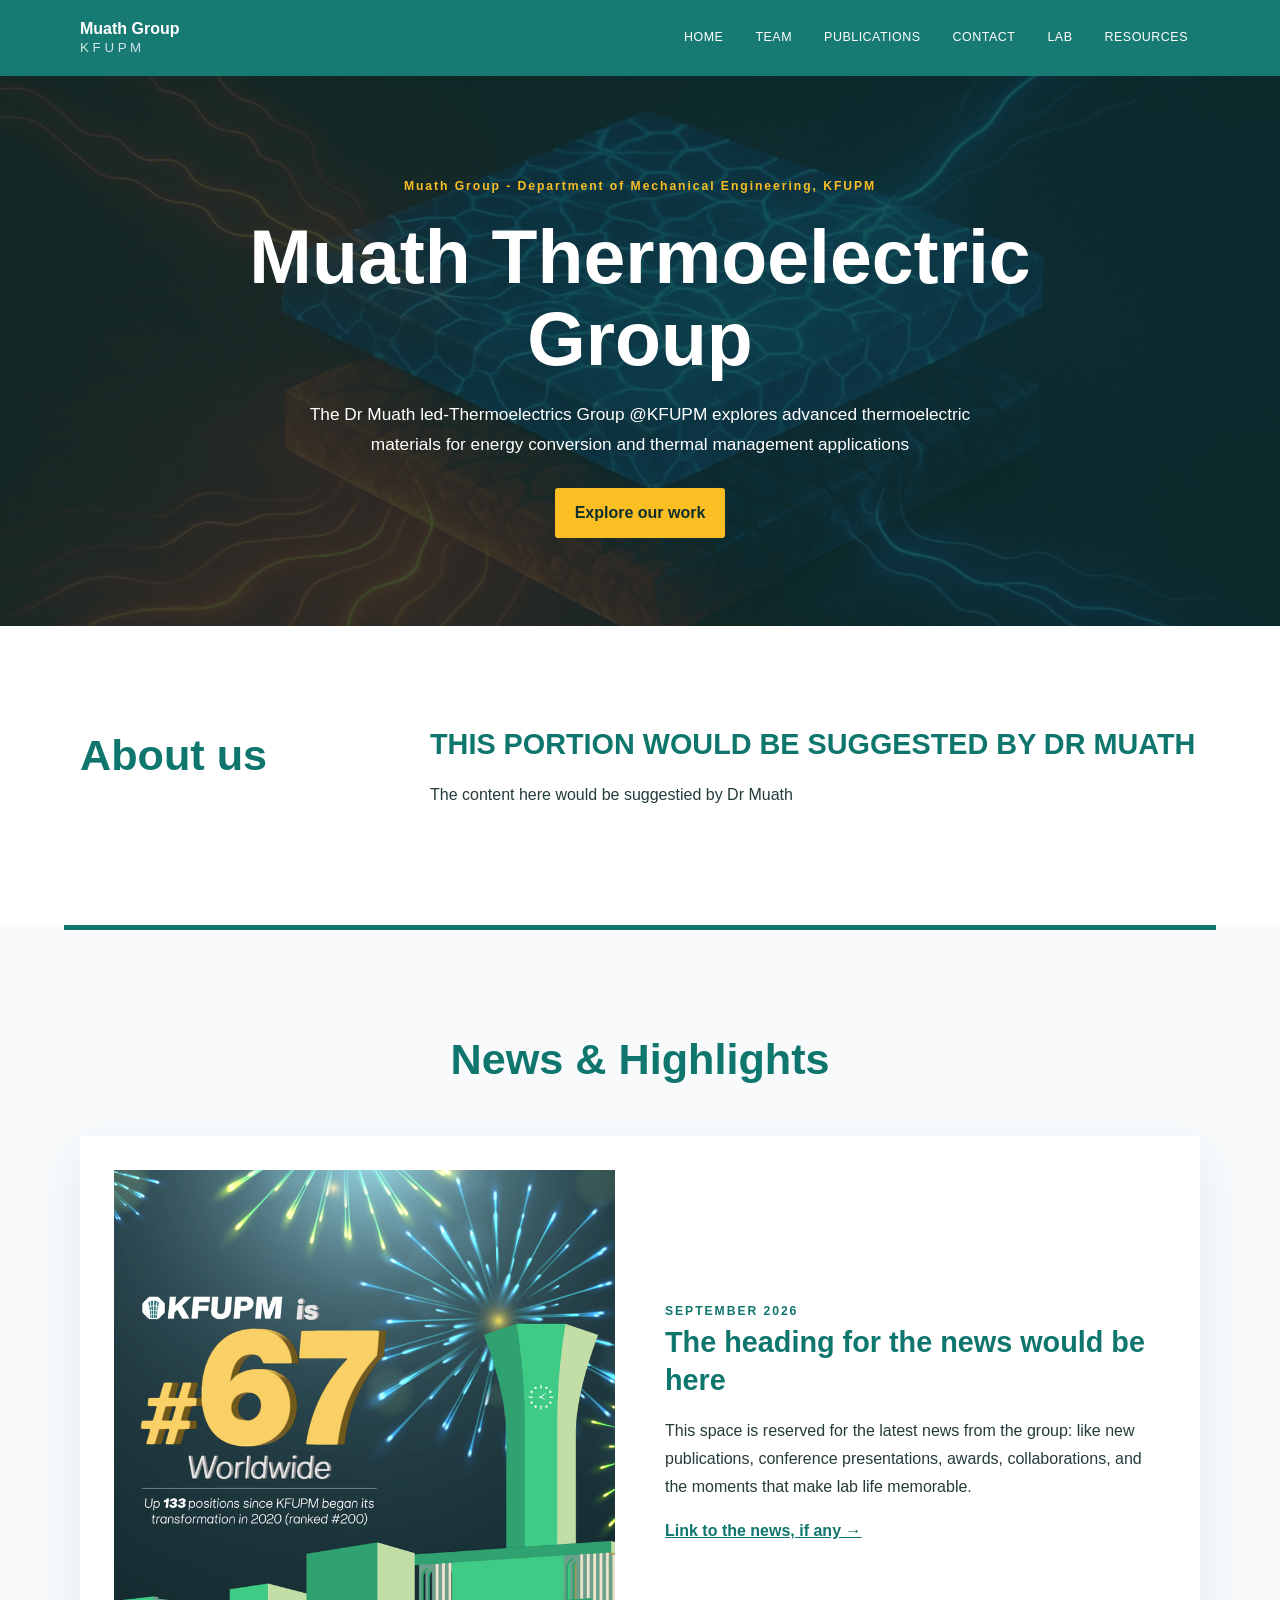
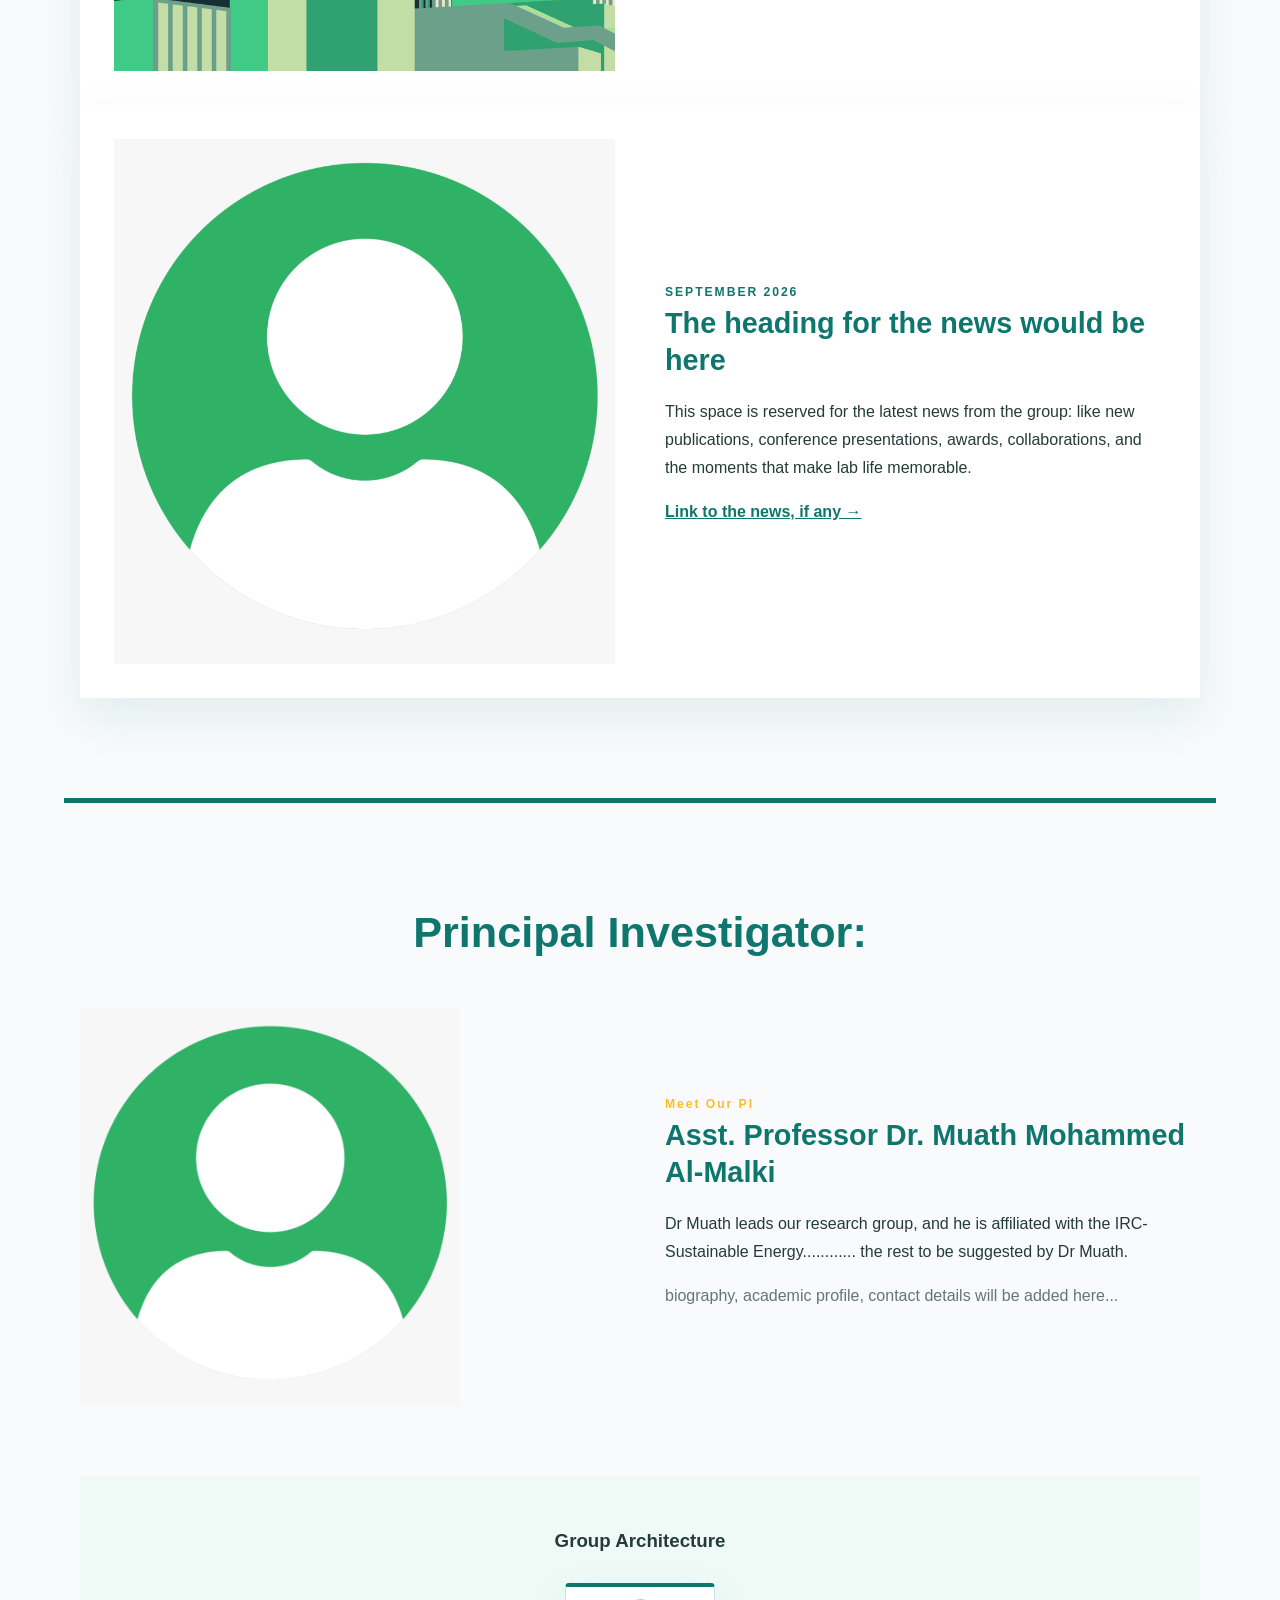
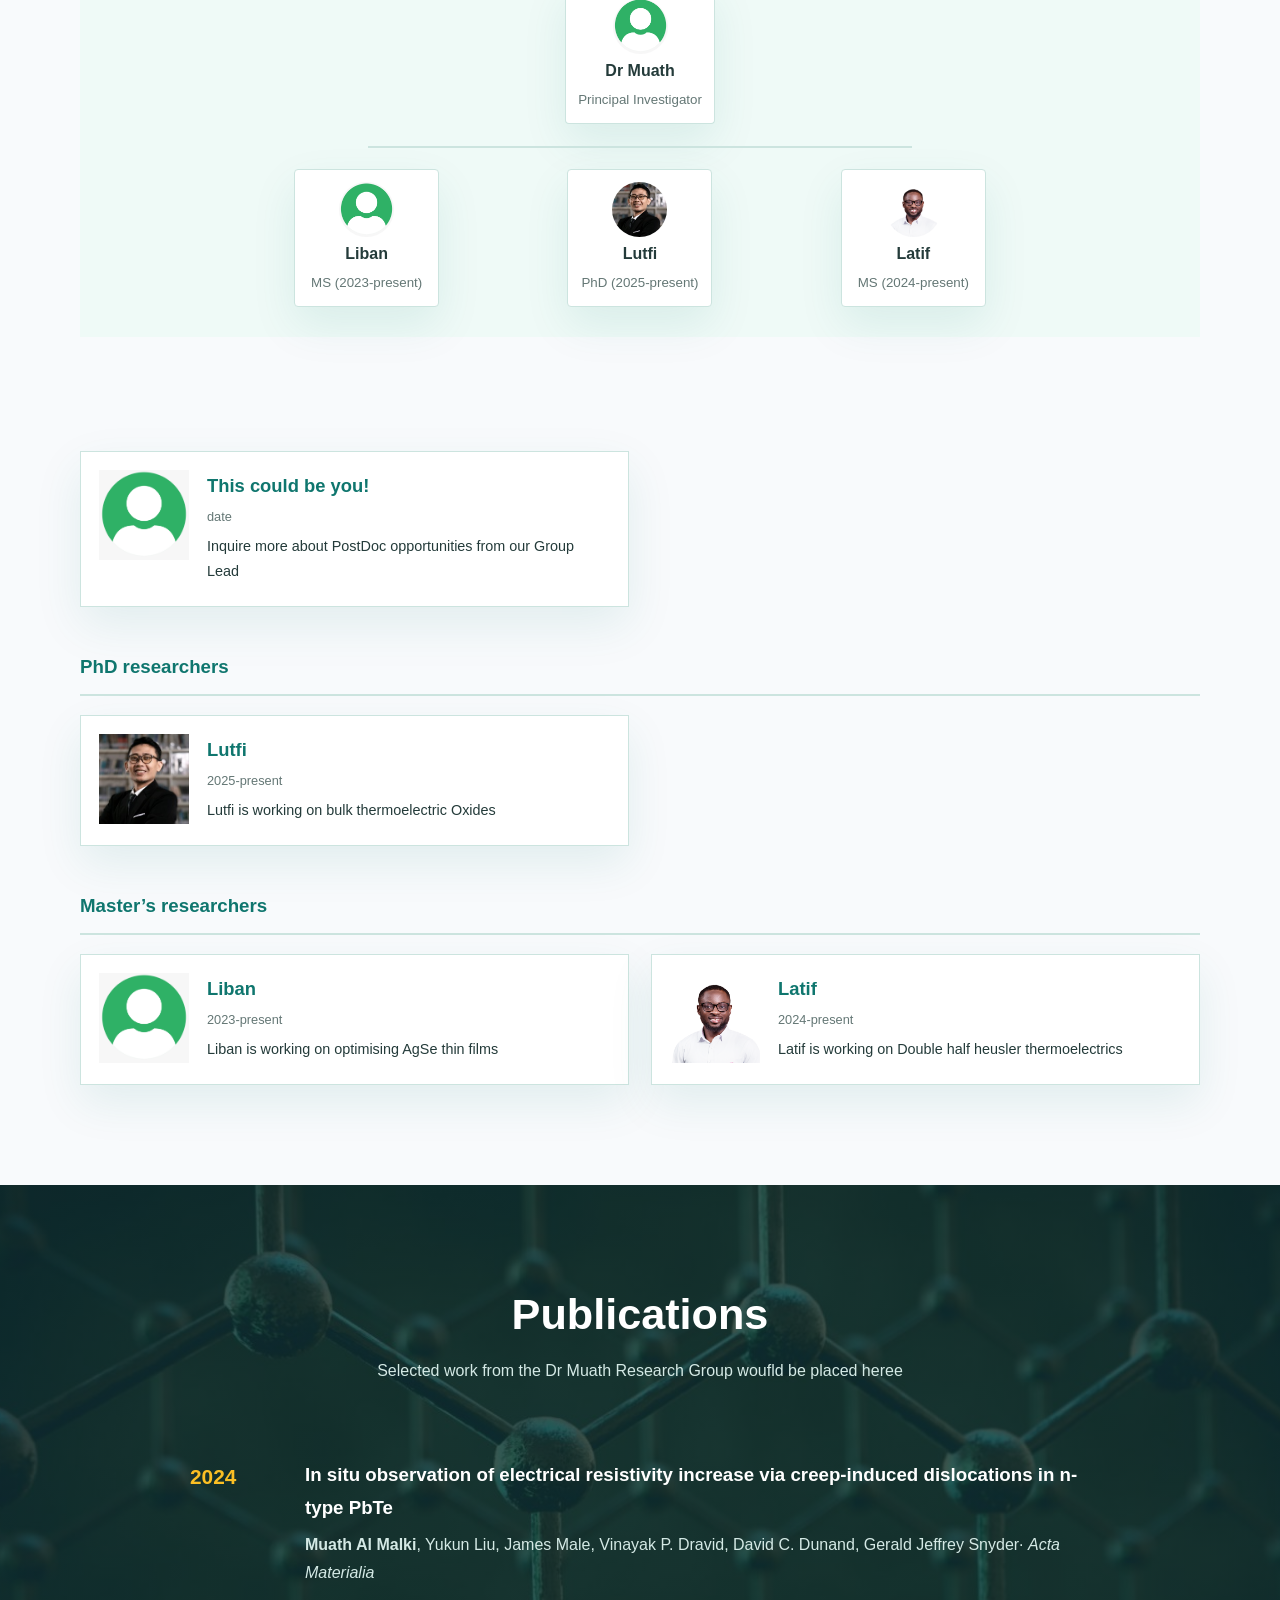
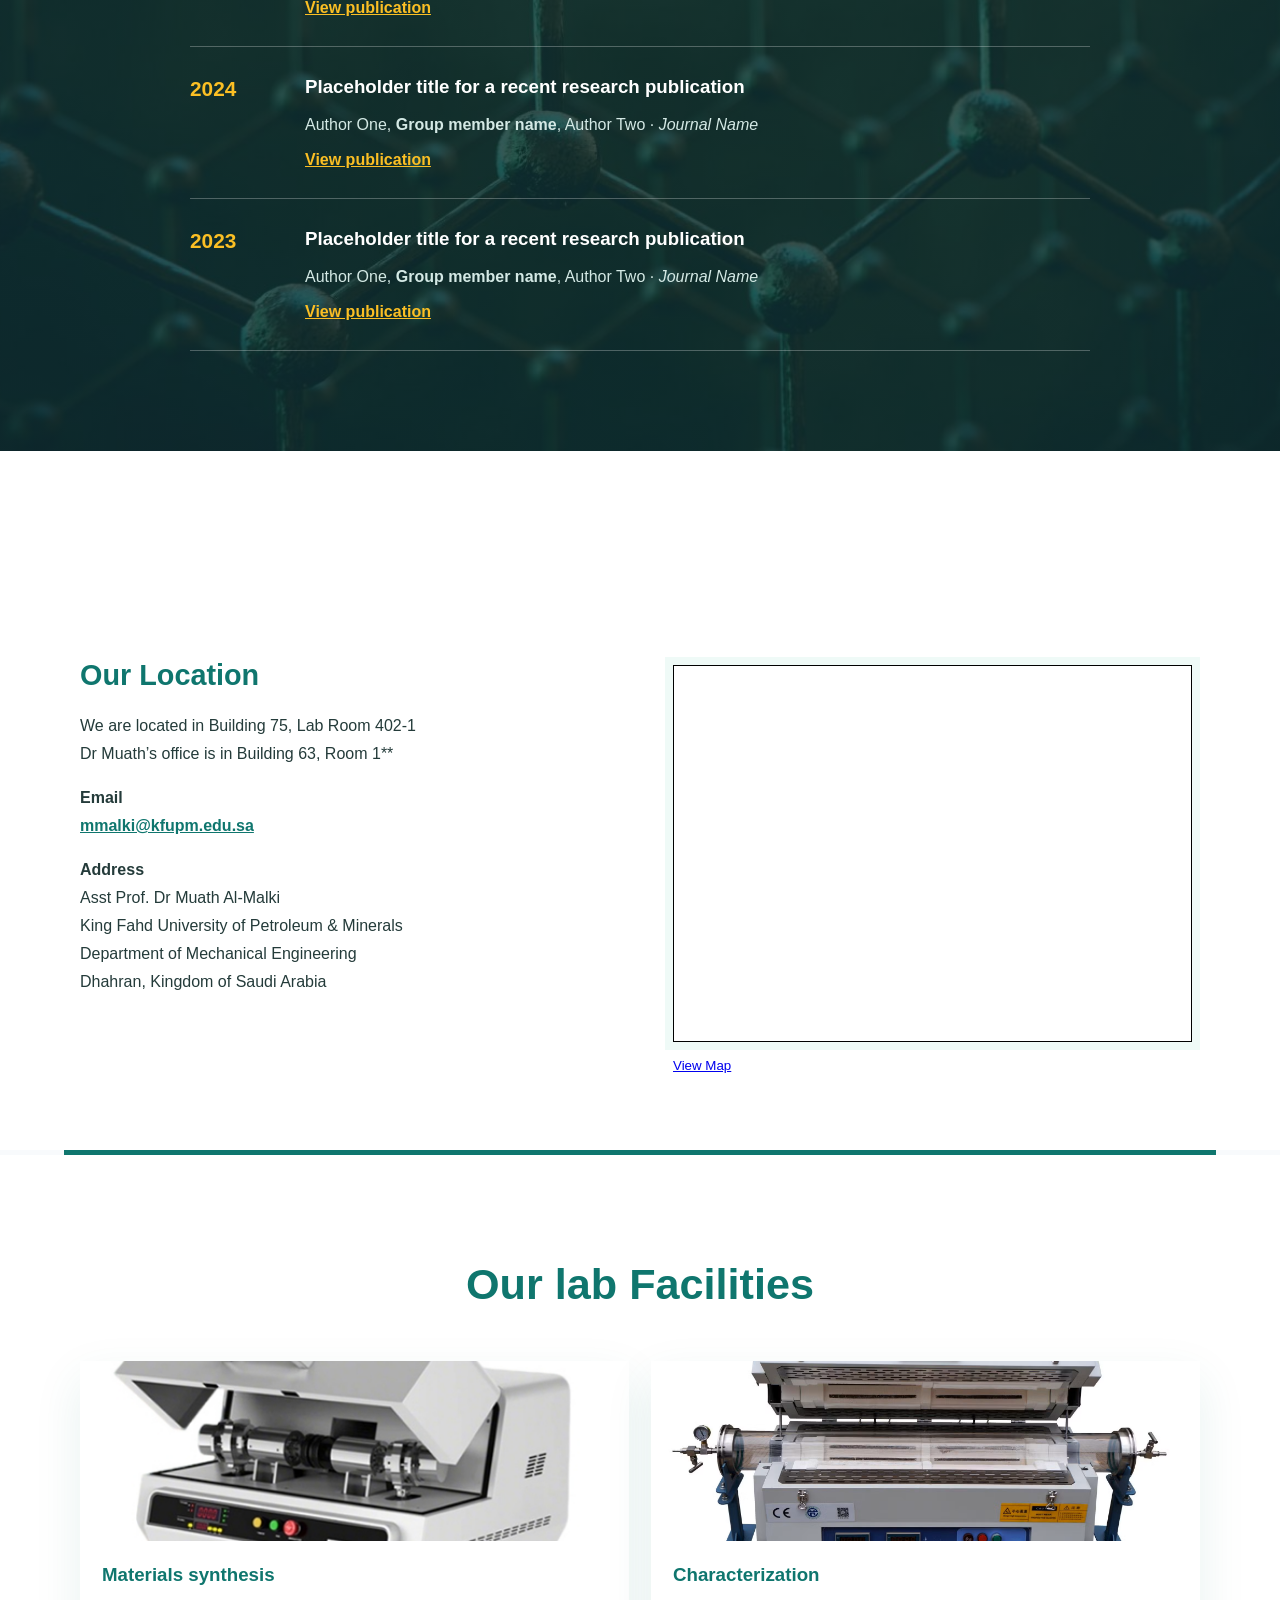
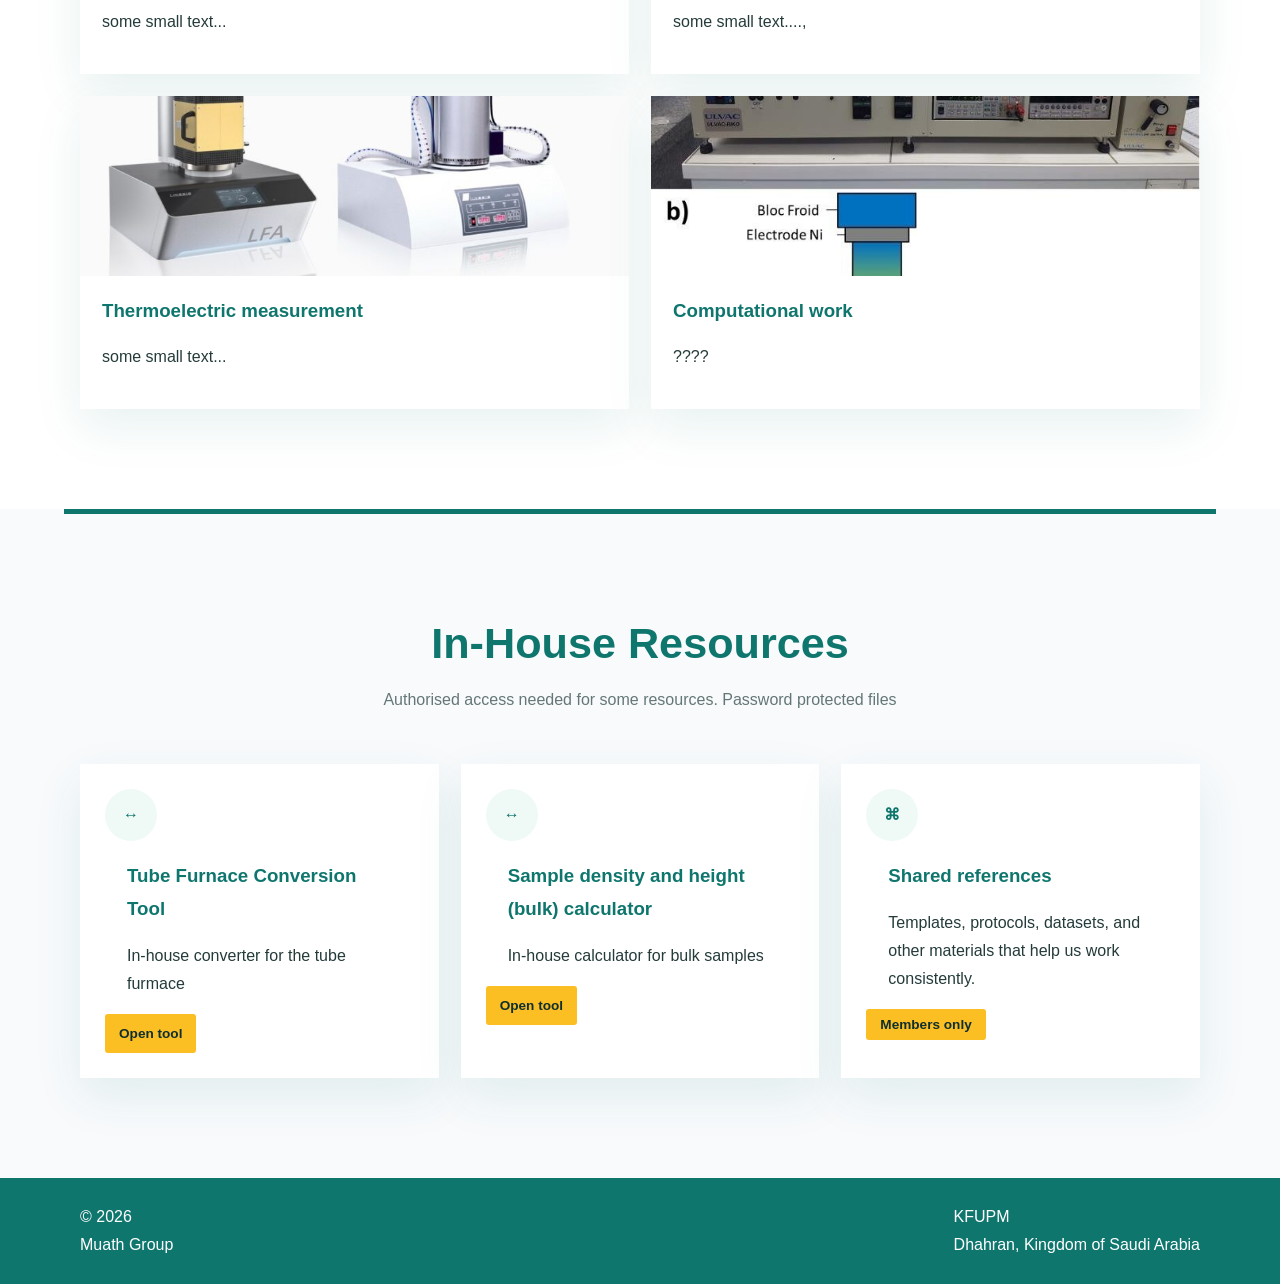
==== index.html @ f0841d50 "Add files via upload" ====
<!doctype html>
<html lang="en">
<head>
  <meta charset="utf-8">
  <meta name="viewport" content="width=device-width, initial-scale=1">
  <meta name="description" content="Dr Muath Research Group — advanced thermoelectric research.">
  <title>Muath Group</title>
  <link rel="stylesheet" href="style.css">
</head>
<body>
  <header class="site-header">
    <nav class="nav container" aria-label="Primary navigation">
      <a class="brand" href="#home"><span>Muath Group<br><small>K F U P M</small></span></a>
      <button class="menu-toggle" aria-label="Open menu" aria-expanded="false">☰</button>
      <div class="nav-links">
        <a href="#home">Home</a><a href="#team">Team</a><a href="#publications">Publications</a>
        <a href="#contact">Contact</a><a href="#lab">Lab</a><a href="#resources">Resources</a>
      </div>
    </nav>
  </header>

  <main>
    <section id="home" class="hero section-bg">
      <div class="hero-content animate-zoom">
        <p class="eyebrow">Muath Group - Department of Mechanical Engineering, KFUPM</p>
        <h1>Muath Thermoelectric Group</h1>
        <p class="lead">The Dr Muath led-Thermoelectrics Group @KFUPM explores advanced thermoelectric materials for energy conversion and thermal management applications</p>
        <a class="button" href="#about">Explore our work</a>
      </div>
    </section>

    <section id="about" class="section about"><div class="container split">
      <div class="section-label animate-left"><h2>About us</h2></div>
      <div class="copy animate-right">
        <h3>THIS PORTION WOULD BE SUGGESTED BY DR MUATH</h3>
        <p>The content here would be suggestied by Dr Muath</p></div>
    </div></section>
    <hr class="section-divider">
    <section class="section highlights">
      <div class="container"><div class="section-heading animate">
        <h2>News &amp; Highlights</h2></div>
        <article class="highlight-card"><div class="image-placeholder animate-left"><img src="KFUPM_rank.png" alt="News highlight placeholder"></div>
          <div class="copy animate-right"><span class="date">SEPTEMBER 2026</span>
            <h3>The heading for the news would be here</h3>
            <p>This space is reserved for the latest news from the group: like new publications, conference presentations, awards, collaborations, and the moments that make lab life memorable.</p>
            <a class="text-link" href="#publications">Link to the news, if any →</a></div></article>
        <article class="highlight-card"><div class="image-placeholder animate-left"><img src="anon.png" alt="News highlight placeholder"></div>
          <div class="copy animate-right"><span class="date">SEPTEMBER 2026</span>
            <h3>The heading for the news would be here</h3>
            <p>This space is reserved for the latest news from the group: like new publications, conference presentations, awards, collaborations, and the moments that make lab life memorable.</p>
            <a class="text-link" href="#publications">Link to the news, if any →</a></div></article>
      
          </div>
      </section>
    <hr class="section-divider">
    <section id="team" class="section team">
      <div class="container"><div class="section-heading animate"><h2>Principal Investigator:</h2></div>
      <div class="profile split"><div class="portrait-placeholder animate-left"><img src="anon.png" alt="Dr Muath portrait placeholder"></div>
      <div class="copy animate-right"><span class="kicker">Meet Our PI</span>
        <h3>Asst. Professor Dr. Muath Mohammed Al-Malki</h3>
        <p>Dr Muath leads our research group, and he is affiliated with the IRC- Sustainable Energy............
          the rest to be suggested by Dr Muath.</p>
          <p class="muted">biography, academic profile, contact details will be added here...</p></div></div>

      <div class="tree-wrap animate-zoom"><h3>Group Architecture</h3>
        <div class="tree"><div class="tree-node root"><img src="anon.png" alt=""><b>Dr Muath</b><small>Principal Investigator</small></div>
        <div class="tree-branch"><div class="tree-node"><img src="anon.png" alt=""><b>Liban</b><small>MS (2023-present)</small></div>
        <div class="tree-node"><img src="Lutfi_PhD.jpg" alt=""><b>Lutfi</b><small>PhD (2025-present)</small></div>
        <div class="tree-node"><img src="h_short.png" alt=""><b>Latif</b><small>MS (2024-present)</small></div></div></div></div>
      <div class="members"><h3 class="rank-title animate-left">Postdoctoral researchers</h3>
        <div class="member-grid">
          <article class="member animate-right"><img src="anon.png" alt="Member placeholder"><div>
            <h4>This could be you!</h4><span>date</span><p>Inquire more about PostDoc opportunities from our Group Lead</p></div></article>
        </div><h3 class="rank-title animate-right">PhD researchers</h3><div class="member-grid">
            <article class="member animate-left"><img src="Lutfi_PhD.jpg" alt="Member placeholder"><div><h4>Lutfi</h4><span>2025-present</span>
              <p>Lutfi is working on bulk thermoelectric Oxides</p></div></article>
          </div><h3 class="rank-title animate-left">Master’s researchers</h3><div class="member-grid">
            <article class="member animate-right"><img src="anon.png" alt="Member placeholder"><div><h4>Liban</h4><span>2023-present</span>
              <p>Liban is working on optimising AgSe thin films</p></div></article>
            <article class="member animate-left"><img src="h_short.png" alt="Member placeholder"><div><h4>Latif</h4><span>2024-present</span>
              <p>Latif is working on Double half heusler thermoelectrics</p></div></article></div></div>
    </div></section>

    <section id="publications" class="section publications pubs-bg"><div class="container"><div class="section-heading animate">
      <h2>Publications</h2>
      <p>Selected work from the Dr Muath Research Group woufld be placed heree</p></div><div class="pub-list">
        <article class="publication animate-left"><span class="pub-year">2024</span><div>
          <h3>In situ observation of electrical resistivity increase via creep-induced dislocations in n-type PbTe</h3>
          <p><strong>Muath Al Malki</strong>, Yukun Liu, James Male, Vinayak P. Dravid, David C. Dunand, Gerald Jeffrey Snyder· <em>Acta Materialia</em></p>
          <a href="https://doi.org/10.1016/j.actamat.2024.119652" target="_blank" rel="noopener noreferrer">View publication</a></div></article>
        <article class="publication animate-left"><span class="pub-year">2024</span><div>
          <h3>Placeholder title for a recent research publication</h3><p>Author One, <strong>Group member name</strong>, Author Two · <em>Journal Name</em></p>
          <a href="https://doi.org/10.1016/j.actamat.2024.119652" target="_blank" rel="noopener noreferrer">View publication</a></div></article>
        <article class="publication animate-left"><span class="pub-year">2023</span><div>
          <h3>Placeholder title for a recent research publication</h3><p>Author One, <strong>Group member name</strong>, Author Two · <em>Journal Name</em></p>
          <a href="https://doi.org/10.1016/j.actamat.2024.119652" target="_blank" rel="noopener noreferrer">View publication</a></div></article>
        </div></div></section>

    <section id="contact" class="section contact"><div class="container"><div class="section-heading animate">
      <h2>Contact</h2></div><div class="contact-grid"><div class="copy animate-left"><h3>Our Location</h3>
        <p>We are located in Building  75, Lab Room 402-1<br> Dr Muath’s office is in Building 63, Room 1**</p>
        <p><strong>Email</strong><br><a class="text-link" href="mailto:mmalki@kfupm.edu.sa">mmalki@kfupm.edu.sa</a></p><p>
          <strong>Address</strong>
          <br> Asst Prof. Dr Muath Al-Malki
          <br>King Fahd University of Petroleum &amp; Minerals
          <br>Department of Mechanical Engineering
          <br>Dhahran, Kingdom of Saudi Arabia</p></div>
          <div class="map animate-right" aria-label="Interactive lab location map">
            <iframe width="425" height="350" src="https://www.openstreetmap.org/export/embed?bbox=50.138755738735206%2C26.308823301462102%2C50.142274796962745%2C26.31108099317783&amp;layer=mapnik" style="border: 1px solid black"></iframe><br/><small><a href="https://www.openstreetmap.org/#map=19/26.309952/50.140515">View Map</a></small></iframe></div></div></div></section>
    <hr class="section-divider">
    <section id="lab" class="section lab facilities-bg"><div class="container"><div class="section-heading animate">
      <h2>Our lab Facilities</h2></div>
      <div class="lab-grid">
        <article class="lab-card animate-right"><img src="ball mill.jpeg" alt="Equipment placeholder">
        <h3>Materials synthesis</h3><p>some small text...</p></article>
        <article class="lab-card animate-left"><img src="furnace_t.png" alt="Equipment placeholder">
          <h3>Characterization</h3><p>some small text....,</p></article>
        <article class="lab-card animate-left"><img src="LFA.jpg" alt="Equipment placeholder">
          <h3>Thermoelectric measurement</h3><p>some small text...</p></article>
        <article class="lab-card animate-right"><img src="ZEM.png" alt="Equipment placeholder">
          <h3>Computational work</h3><p>????</p></article>
      </div></div></section>
    <hr class="section-divider">
    <section id="resources" class="section resources"><div class="container"><div class="section-heading animate">
      <h2>In-House Resources</h2><p>Authorised access needed for some resources. Password protected files</p></div><div class="resource-grid">
        <article class="resource-card animate-left"><span class="resource-icon">↔</span>
          <h3>Tube Furnace Conversion Tool</h3><p>In-house converter for the tube furmace</p><a class="button small" href="furnace converter\index.html" target="_blank" rel="noopener noreferrer">Open tool</a></article>
        <article class="resource-card animate-left"><span class="resource-icon">↔</span>
          <h3>Sample density and height (bulk) calculator</h3><p>In-house calculator for bulk samples</p><a class="button small" href="sample_height_calc\index.html" target="_blank" rel="noopener noreferrer">Open tool</a></article>
        <article class="resource-card animate-left"><span class="resource-icon">⌘</span>
          <h3>Shared references</h3><p>Templates, protocols, datasets, and other materials that help us work consistently.</p><button class="button small" type="button" data-protected>Members only</button></article>
        </div></div></section>
  </main>
  <footer><div class="container"><span>© 2026 <br>Muath Group</span><span>KFUPM <br>Dhahran, Kingdom of Saudi Arabia</span></div></footer>
  <script src="script.js"></script>
</body>
</html>
---- style.css ----
:root {
    --teal:#0f766e;
    --deep:#0f2f2d;
    --gold:#fbbf24;
    --ink:#243b3a;
    --muted:#647775;
    --paper:#fff;
    --soft:#effaf7;
    --line:#cce4df;
    --shadow:0 18px 45px #0f766e18
}
.section-divider {
    width: 90%;
    margin: 0 auto;
    border: 0;
    border-top: 5px solid var(--teal);
}
* {
    box-sizing:border-box
}
html {
    scroll-behavior:smooth;
    scroll-padding-top:78px
}
body {
    margin:0;
    color:var(--ink);
    font:16px/1.75 Tahoma,Arial,sans-serif;
    background:#f8fafc
}
img {
    max-width:100%;
    display:block
}
.container {
    width:min(1120px,90%);
    margin:auto
}
.site-header {
    position:sticky;
    top:0;
    z-index:10;
    background:#0f766ef5;
    box-shadow:0 2px 15px #0f2f2d33
}
.nav {
    min-height:76px;
    display:flex;
    align-items:center;
    justify-content:space-between;
    gap:20px
}
.brand {
    display:flex;
    align-items:center;
    gap:10px;
    color:white;
    text-decoration:none;
    font-weight:bold;
    line-height:1.15
}
.brand small {
    font-weight:normal;
    opacity:.8
}
.brand-mark {
    display:grid;
    place-items:center;
    width:40px;
    height:40px;
    border:2px solid var(--gold);
    border-radius:50%;
    color:var(--gold)
}
.nav-links {
    display:flex;
    gap:8px
}
.nav-links a {
    padding:8px 12px;
    border-radius:20px;
    color:#fff;
    text-decoration:none;
    text-transform:uppercase;
    font-size:.78rem;
    letter-spacing:.04em
}
.nav-links a:hover,.nav-links a:focus {
    background:var(--gold);
    color:var(--deep)
}
.menu-toggle {
    display:none;
    background:none;
    border:0;
    color:white;
    font-size:1.6rem
}
.hero {
    min-height:550px;
    display:grid;
    place-items:center;
    color:white;
    text-align:center
}
.section-bg {
    background-image:linear-gradient(#0f2f2dcc,#0f2f2dcc),url('TE bg.jpg');
    background-size:cover;
    background-position:center;
    background-attachment:scroll
}
.pubs-bg {
    background-image:linear-gradient(#0f2f2dcc,#0f2f2dcc),url('science.jpg');
    background-size:cover;
    background-position:center;
    background-attachment:scroll
}
.facilities-bg {
    background:white
}
.hero-content {
    max-width:820px
}
.eyebrow,.date,.kicker {
    color:var(--gold);
    font-size:.76rem;
    letter-spacing:.16em;
    font-weight:bold
}
.hero h1 {
    font-size:clamp(2.3rem,6vw,4.7rem);
    line-height:1.1;
    margin:18px 0
}
.lead {
    font-size:1.08rem;
    max-width:680px;
    margin:0 auto 28px
}
.button {
    display:inline-flex;
    gap:18px;
    align-items:center;
    border:0;
    border-radius:3px;
    background:var(--gold);
    color:var(--deep);
    padding:11px 20px;
    text-decoration:none;
    font-weight:bold;
    cursor:pointer
}
.button:hover {
    background:#fde68a
}
.button.small {
    font-size:.85rem;
    padding:8px 14px
}
.section {
    padding:100px 0
}
.about {
    background:var(--paper)
}
.split {
    display:grid;
    grid-template-columns:280px 1fr;
    gap:70px;
    align-items:start
}
.section-label span {
    color:var(--gold);
    font-weight:bold
}
.section-label h2,.section-heading h2 {
    margin:4px 0;
    color:var(--teal);
    font-size:2.7rem;
    line-height:1.2
}
.copy h3 {
    font-size:1.8rem;
    line-height:1.3;
    margin:0 0 18px;
    color:var(--teal)
}
.copy p {
    max-width:700px
}
.text-link,.publication a {
    color:var(--teal);
    font-weight:bold
}
.highlight-card,.profile,.contact-grid {
    display:grid;
    grid-template-columns:1fr 1fr;
    gap:50px;
    align-items:center
}
.image-placeholder,.portrait-placeholder {
    background:white;
    min-height:300px;
    overflow:hidden
}
.image-placeholder img,.portrait-placeholder img {
    width:100%;
    height:100%;
    min-height:300px;
    object-fit:cover
}
.section-heading {
    text-align:center;
    max-width:700px;
    margin:0 auto 50px
}
.section-heading p {
    color:var(--muted)
}
.highlight-card {
    padding:34px;
    background:white;
    box-shadow:var(--shadow)
}
.date {
    color:var(--teal)
}
.profile {
    margin-bottom:70px
}
.portrait-placeholder {
    max-width:380px;
    min-height:380px
}
.portrait-placeholder img {
    min-height:380px
}
.muted {
    color:var(--muted)
}
.tree-wrap {
    padding:30px;
    background:var(--soft);
    text-align:center;
    margin:50px 0
}
.tree {
    max-width:800px;
    margin:25px auto 0
}
.tree-node {
    display:flex;
    flex-direction:column;
    align-items:center;
    gap:3px;
    background:white;
    border:1px solid var(--line);
    padding:12px;
    border-radius:4px;
    min-width:145px;
    box-shadow:var(--shadow)
}
.tree-node img {
    width:55px;
    height:55px;
    object-fit:cover;
    border-radius:50%
}
.tree-node small {
    color:var(--muted)
}
.root {
    margin:auto;
    width:max-content;
    border-top:4px solid var(--teal)
}
.tree-branch {
    display:flex;
    justify-content:space-around;
    gap:20px;
    margin-top:45px;
    position:relative
}
.tree-branch:before {
    content:'';
    position:absolute;
    top:-23px;
    left:16%;
    right:16%;
    border-top:2px solid var(--line)
}
.rank-title {
    color:var(--teal);
    border-bottom:2px solid var(--line);
    padding-bottom:10px;
    margin-top:44px
}
.member-grid,.lab-grid,.resource-grid {
    display:grid;
    grid-template-columns:repeat(2,1fr);
    gap:22px
}
.member {
    display:flex;
    gap:18px;
    padding:18px;
    background:white;
    border:1px solid var(--line);
    box-shadow:var(--shadow)
}
.member img {
    width:90px;
    height:90px;
    object-fit:cover
}
.member h4 {
    margin:0;
    color:var(--teal);
    font-size:1.15rem
}
.member span {
    font-size:.8rem;
    color:var(--muted)
}
.member p {
    margin:.25rem 0;
    font-size:.9rem
}
.publications {
    color:white
}
.publications .section-heading h2 {
    color:white
}
.publications .section-heading p {
    color:#d4e9e5
}
.pub-list {
    max-width:900px;
    margin:auto
}
.publication {
    display:grid;
    grid-template-columns:90px 1fr;
    gap:25px;
    padding:24px 0;
    border-bottom:1px solid #ffffff44
}
.pub-year {
    color:var(--gold);
    font-weight:bold;
    font-size:1.3rem
}
.publication h3 {
    margin:0;
    color:white
}
.publication p {
    color:#d4e9e5;
    margin:7px 0
}
.publication a {
    color:var(--gold)
}
.contact {
    background:white
}
.contact-grid {
    align-items:stretch
}
.map {
    min-height:360px;
    border:8px solid var(--soft)
}
iframe {
    width:100%;
    height:100%;
    min-height:340px;
    border:0
}
.lab-card,.resource-card {
    background:white;
    box-shadow:var(--shadow);
    padding-bottom:22px
}
.lab-card img {
    height:180px;
    width:100%;
    object-fit:cover
}
.lab-card h3,.lab-card p,.resource-card h3,.resource-card p {
    margin-left:22px;
    margin-right:22px
}
.lab-card h3,.resource-card h3 {
    color:var(--teal);
    margin-bottom:4px
}
.resource-grid {
    grid-template-columns:repeat(3,1fr)
}
.resource-card {
    padding:25px
}
.resource-icon {
    display:grid;
    place-items:center;
    width:52px;
    height:52px;
    border-radius:50%;
    background:var(--soft);
    color:var(--teal);
    font-weight:bold
}
footer {
    background:var(--teal);
    color:#ffffff;
    padding:25px 0
}
footer .container {
    display:flex;
    justify-content:space-between
}
.animate,.animate-left,.animate-right,.animate-pop,.animate-zoom {
    opacity:0;
    transition:opacity .7s ease,transform .7s ease
}
.animate {
    transform:translateY(35px)
}
.animate-left {
    transform:translateX(-45px)
}
.animate-right {
    transform:translateX(45px)
}
.animate-pop {
    transform:scale(.85)
}
.animate-zoom {
    transform:scale(.94)
}
.show {
    opacity:1;
    transform:none
}
@media(max-width:760px) {
    .nav-links {
        display:none;
        position:absolute;
        top:76px;
        left:0;
        right:0;
        padding:14px 5%;
        background:var(--teal);
        flex-direction:column
    }
    .nav-links.open {
        display:flex
    }
    .menu-toggle {
        display:block
    }
    .hero {
        min-height:560px
    }
    .section {
        padding:70px 0
    }
    .split,.highlight-card,.profile,.contact-grid {
        grid-template-columns:1fr;
        gap:30px
    }
    .section-label {
        text-align:center
    }
    .section-label h2 {
        font-size:2.2rem
    }
    .member-grid,.lab-grid,.resource-grid {
        grid-template-columns:1fr
    }
    .tree-branch {
        flex-direction:column;
        align-items:center
    }
    .tree-branch:before {
        display:none
    }
    .publication {
        grid-template-columns:55px 1fr
    }
    .publication h3 {
        font-size:1.1rem
    }
    footer .container {
        flex-direction:column;
        gap:8px
    }
    .section-bg {
        background-attachment:scroll
    }
}
@media(prefers-reduced-motion:reduce) {
    html {
        scroll-behavior:auto
    }
    .animate,.animate-left,.animate-right,.animate-pop,.animate-zoom {
        transition:none
    }
}
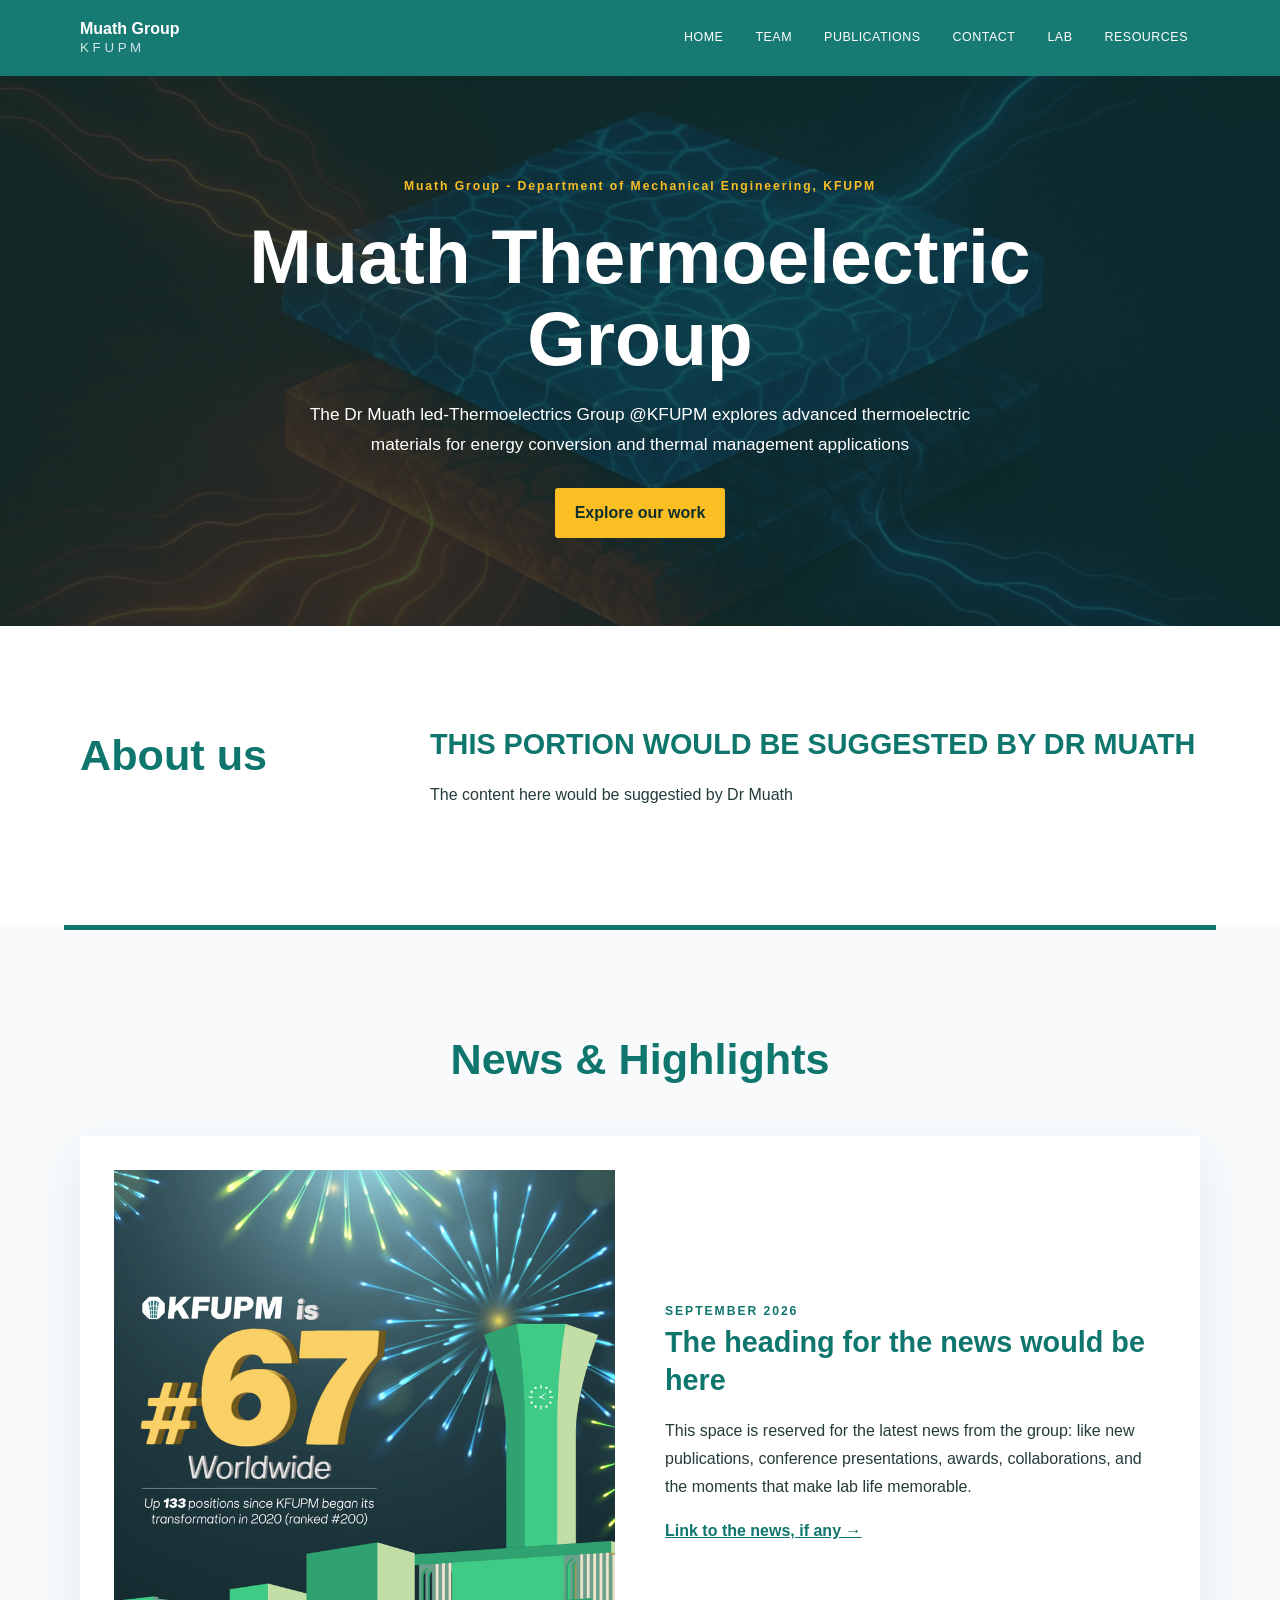
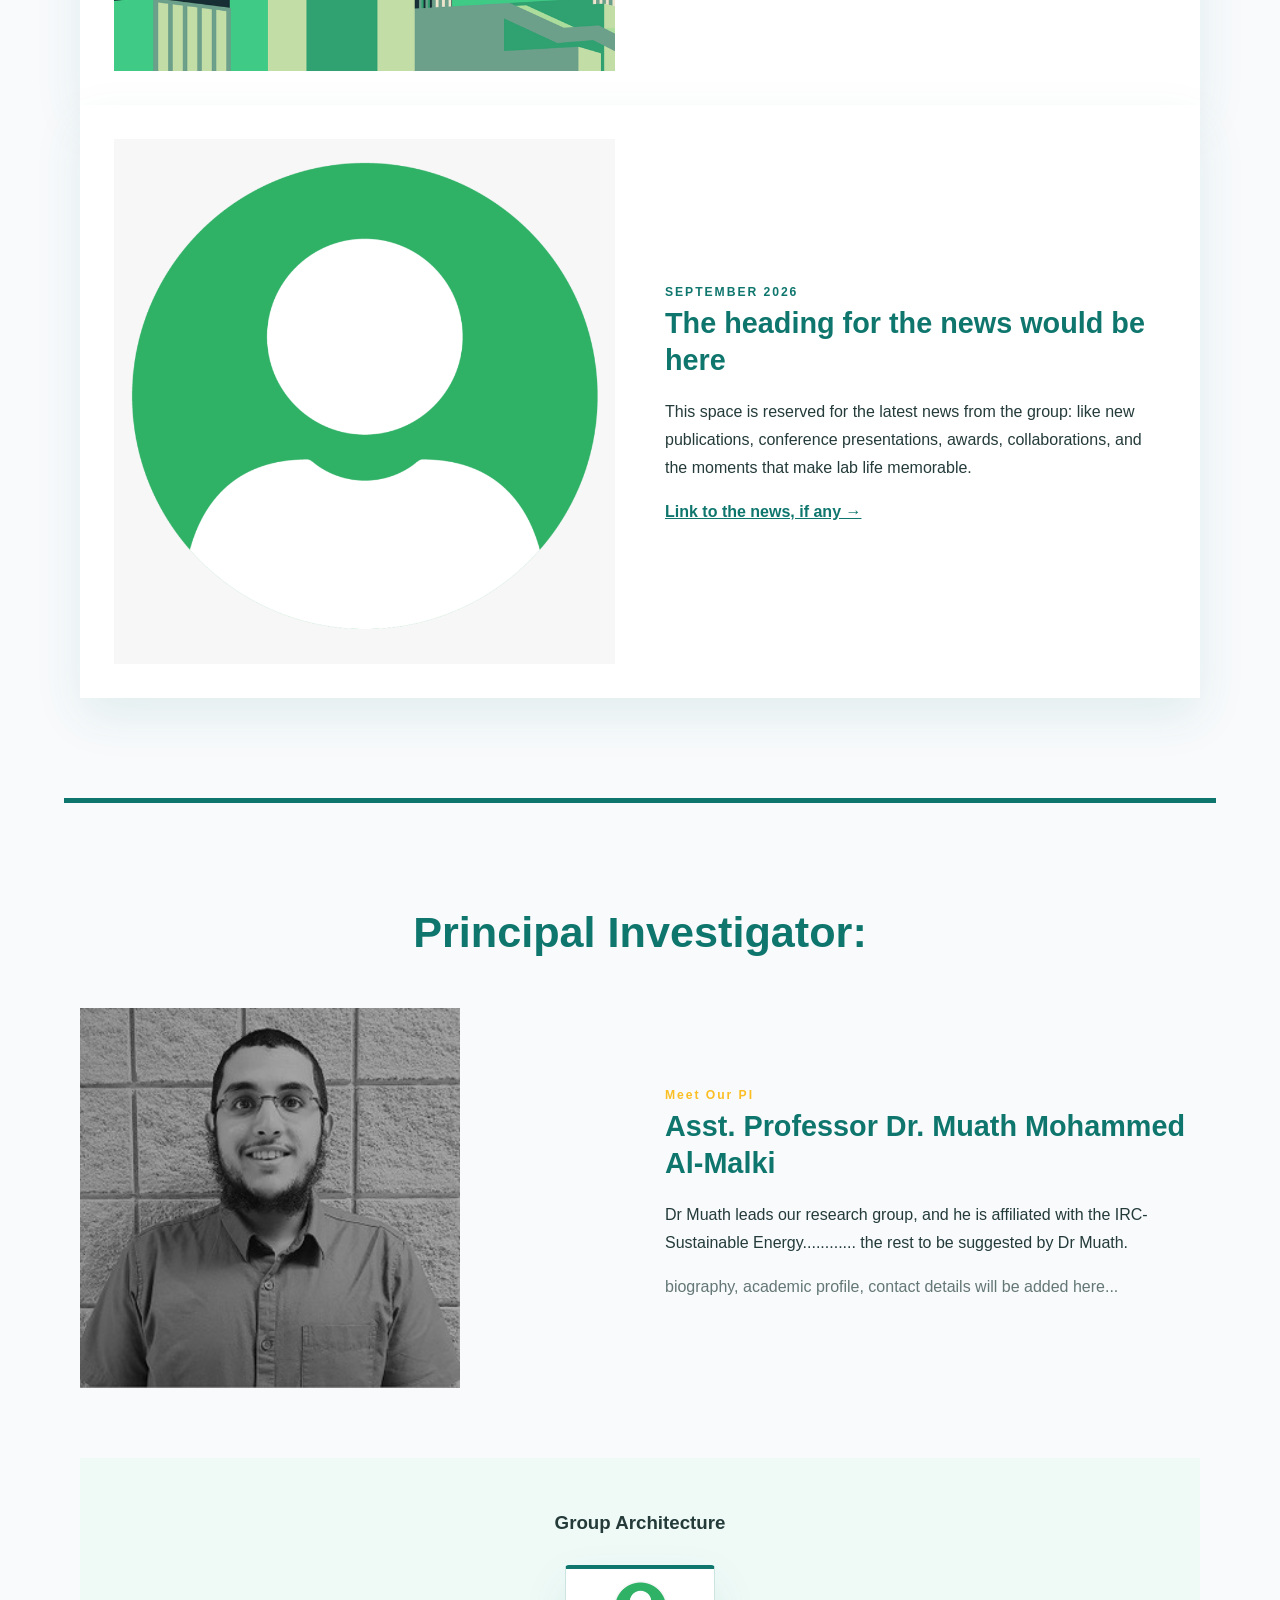
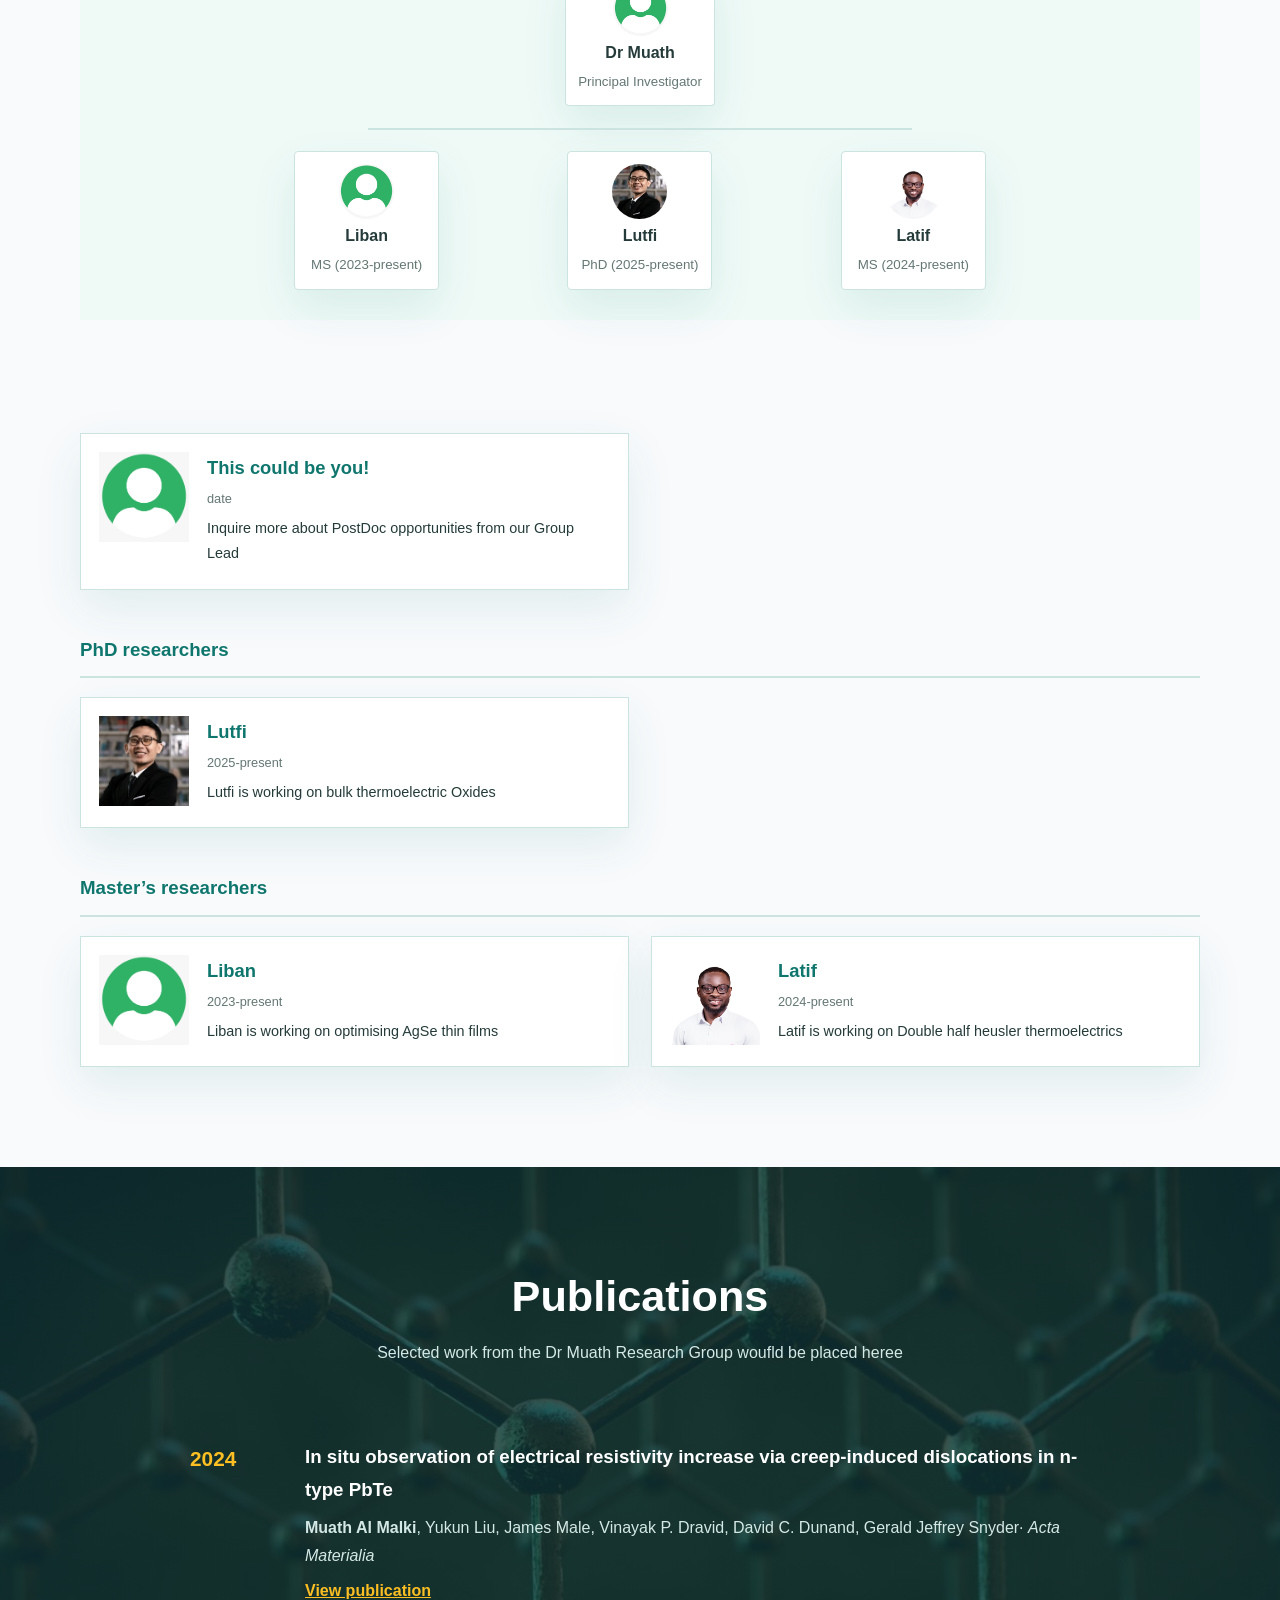
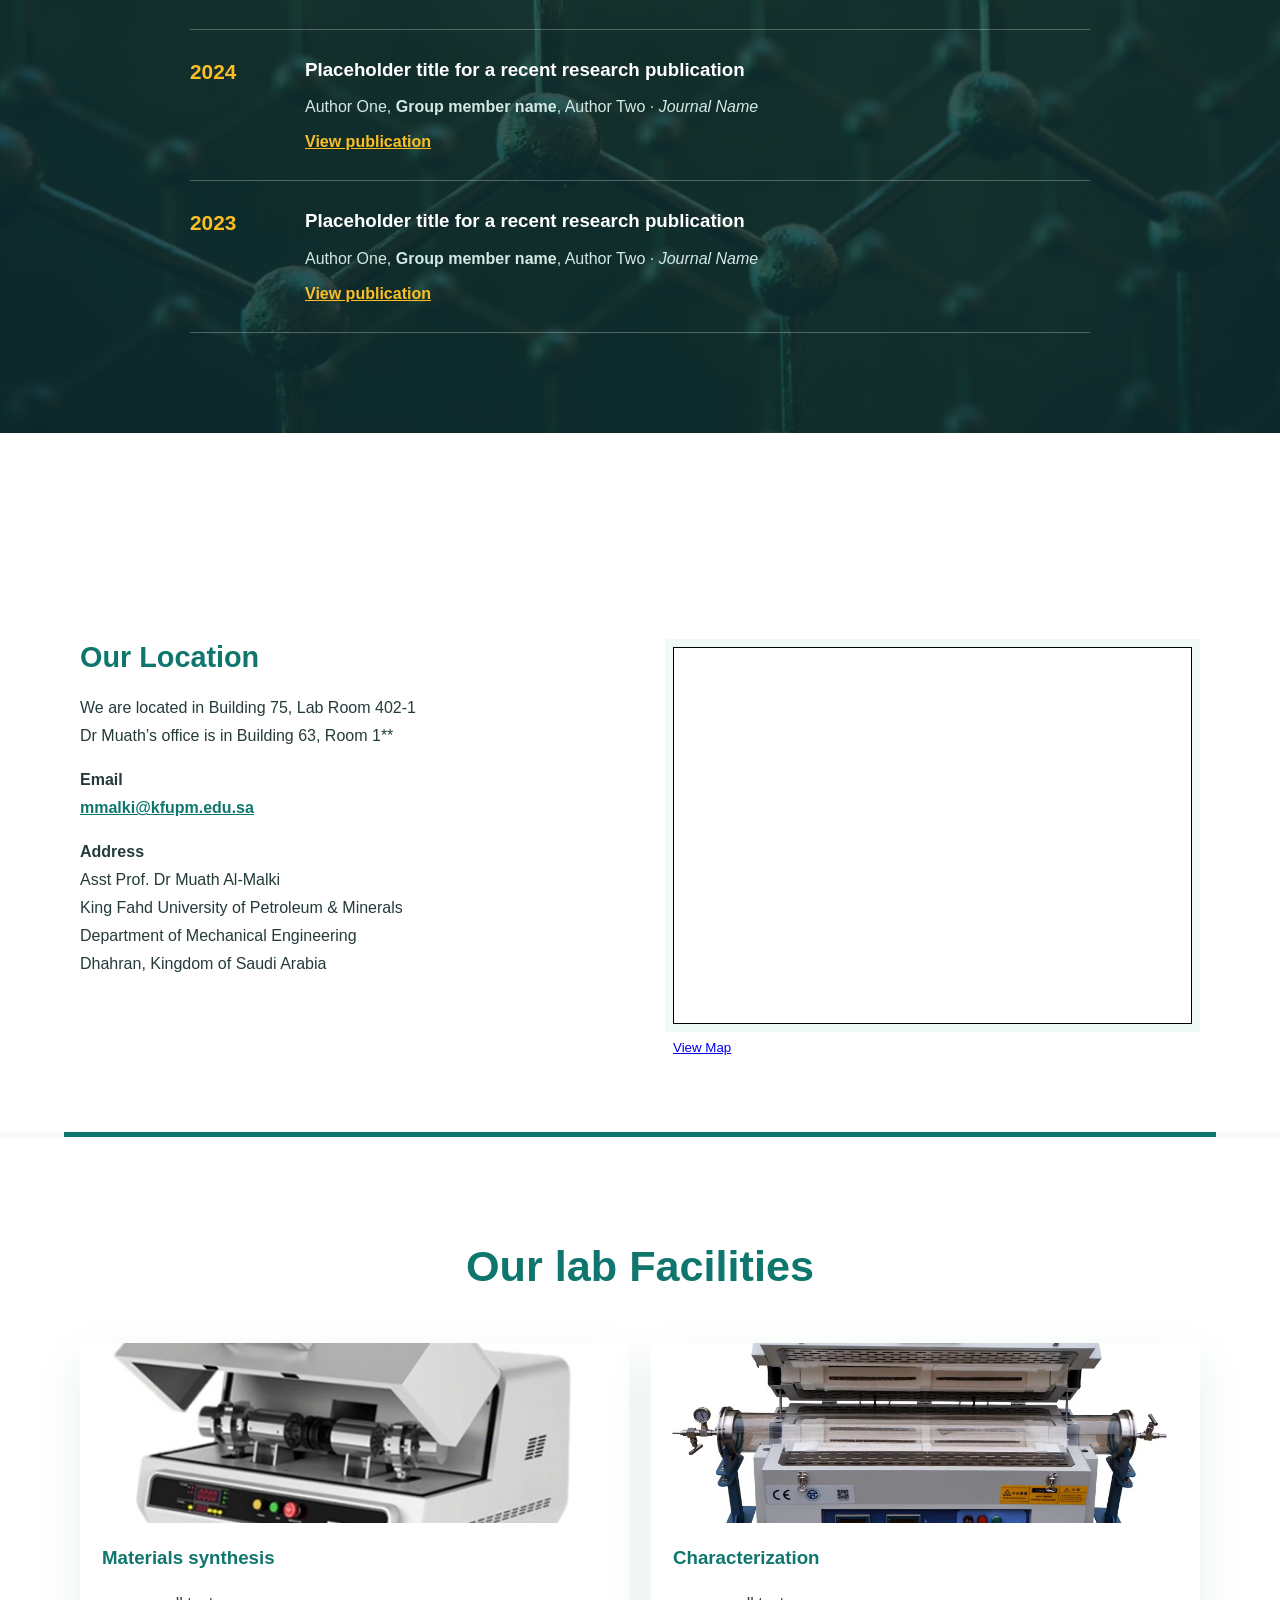
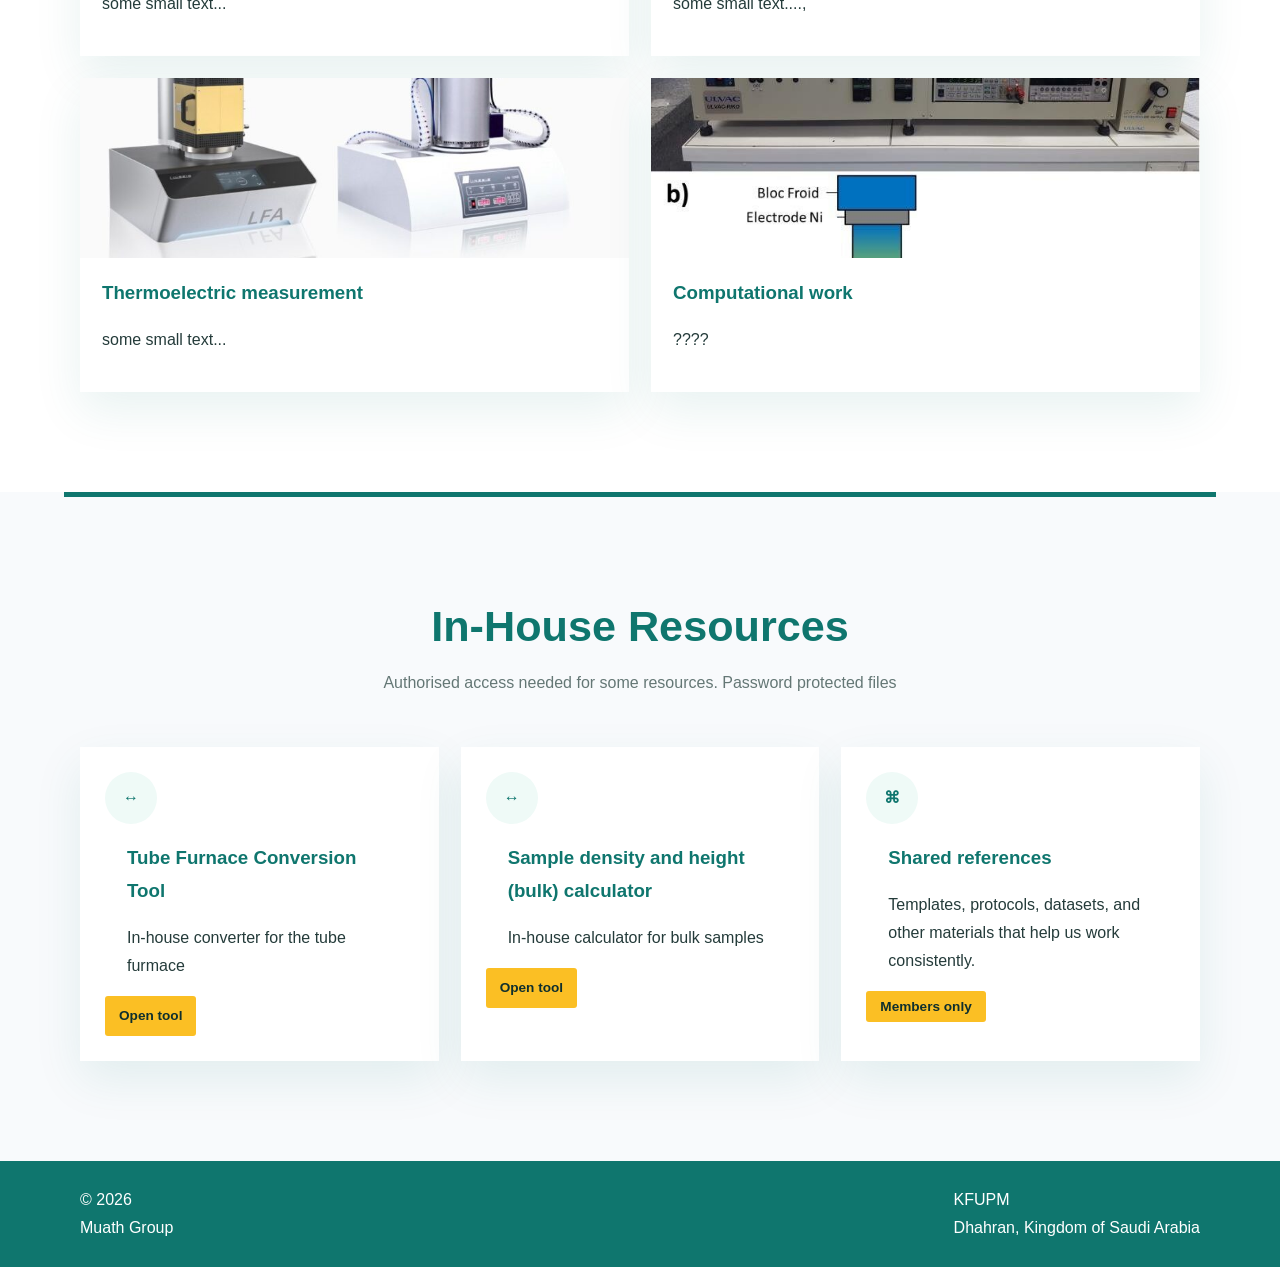
==== commit 60f92336: "Update index.html" ====
--- a/index.html
+++ b/index.html
@@ -55,7 +55,7 @@
     <hr class="section-divider">
     <section id="team" class="section team">
       <div class="container"><div class="section-heading animate"><h2>Principal Investigator:</h2></div>
-      <div class="profile split"><div class="portrait-placeholder animate-left"><img src="anon.png" alt="Dr Muath portrait placeholder"></div>
+      <div class="profile split"><div class="portrait-placeholder animate-left"><img src="Dr Muath.jpg" alt="Dr Muath portrait placeholder"></div>
       <div class="copy animate-right"><span class="kicker">Meet Our PI</span>
         <h3>Asst. Professor Dr. Muath Mohammed Al-Malki</h3>
         <p>Dr Muath leads our research group, and he is affiliated with the IRC- Sustainable Energy............
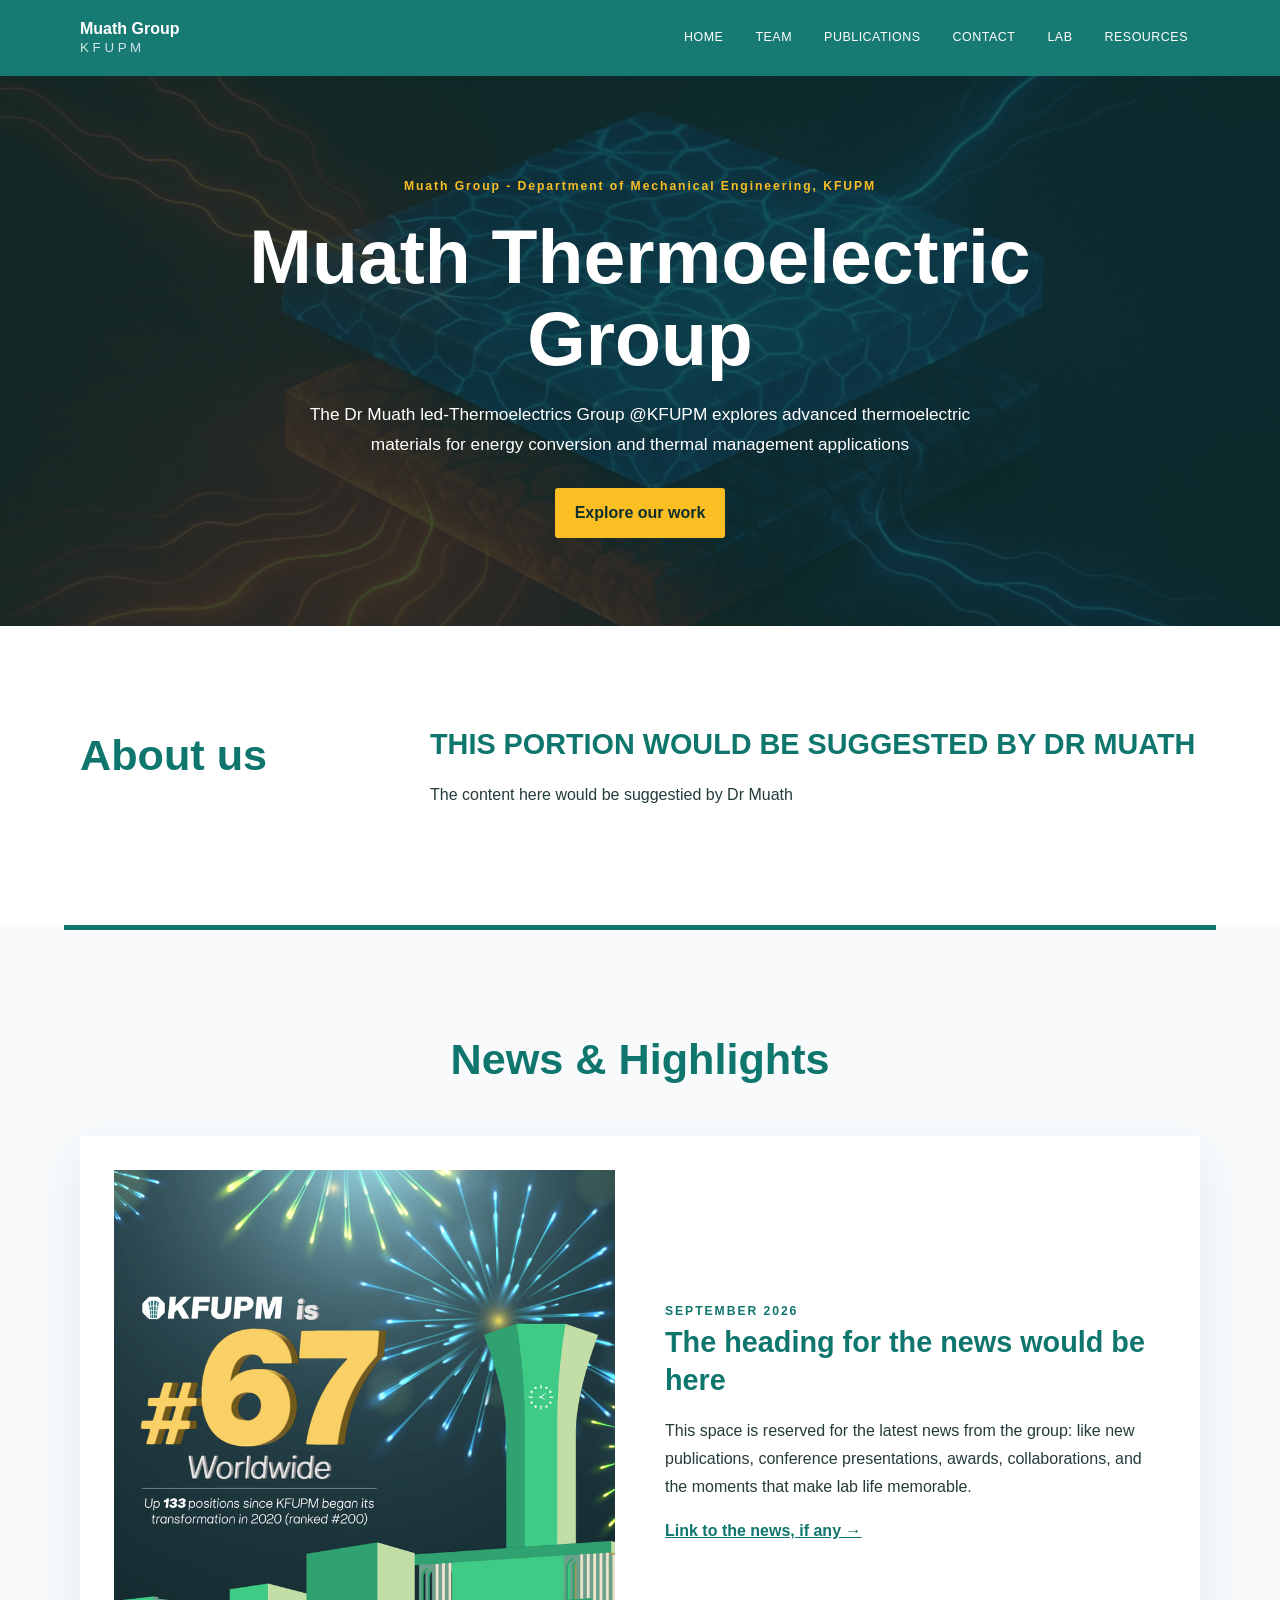
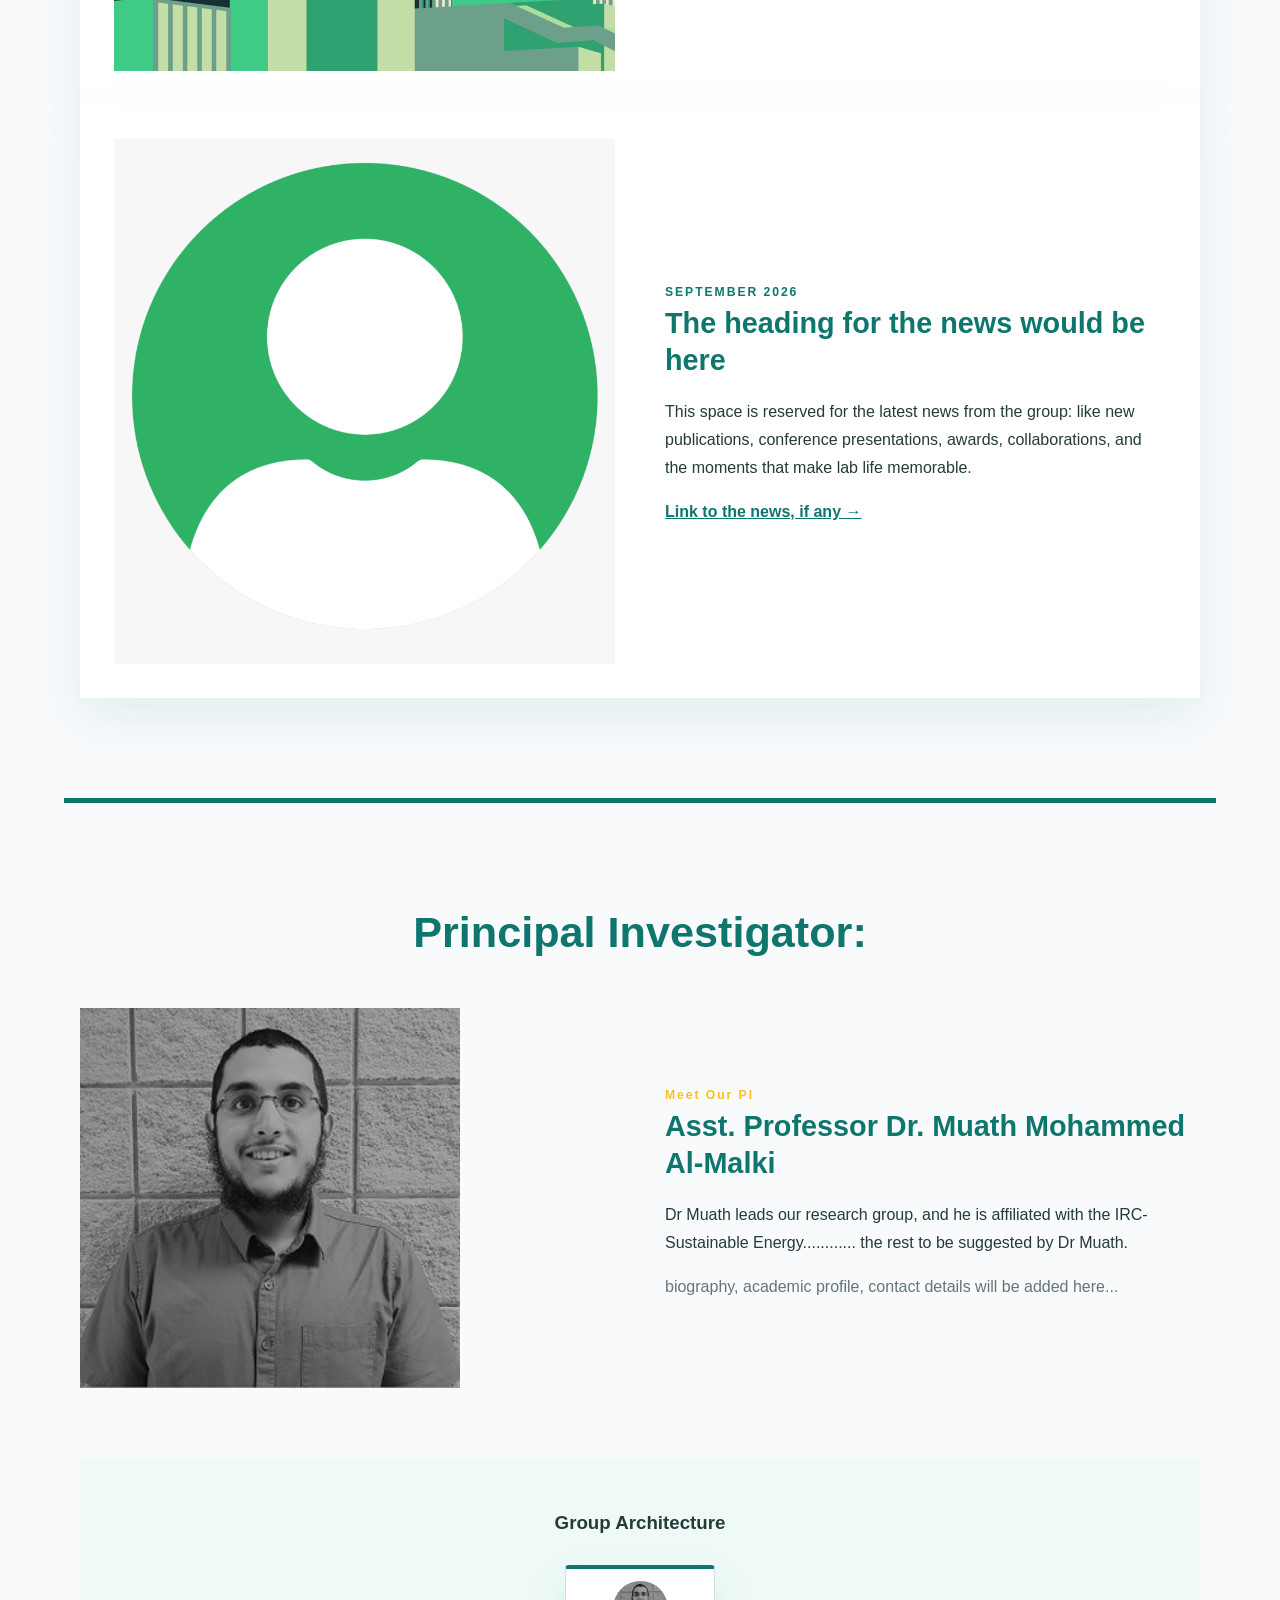
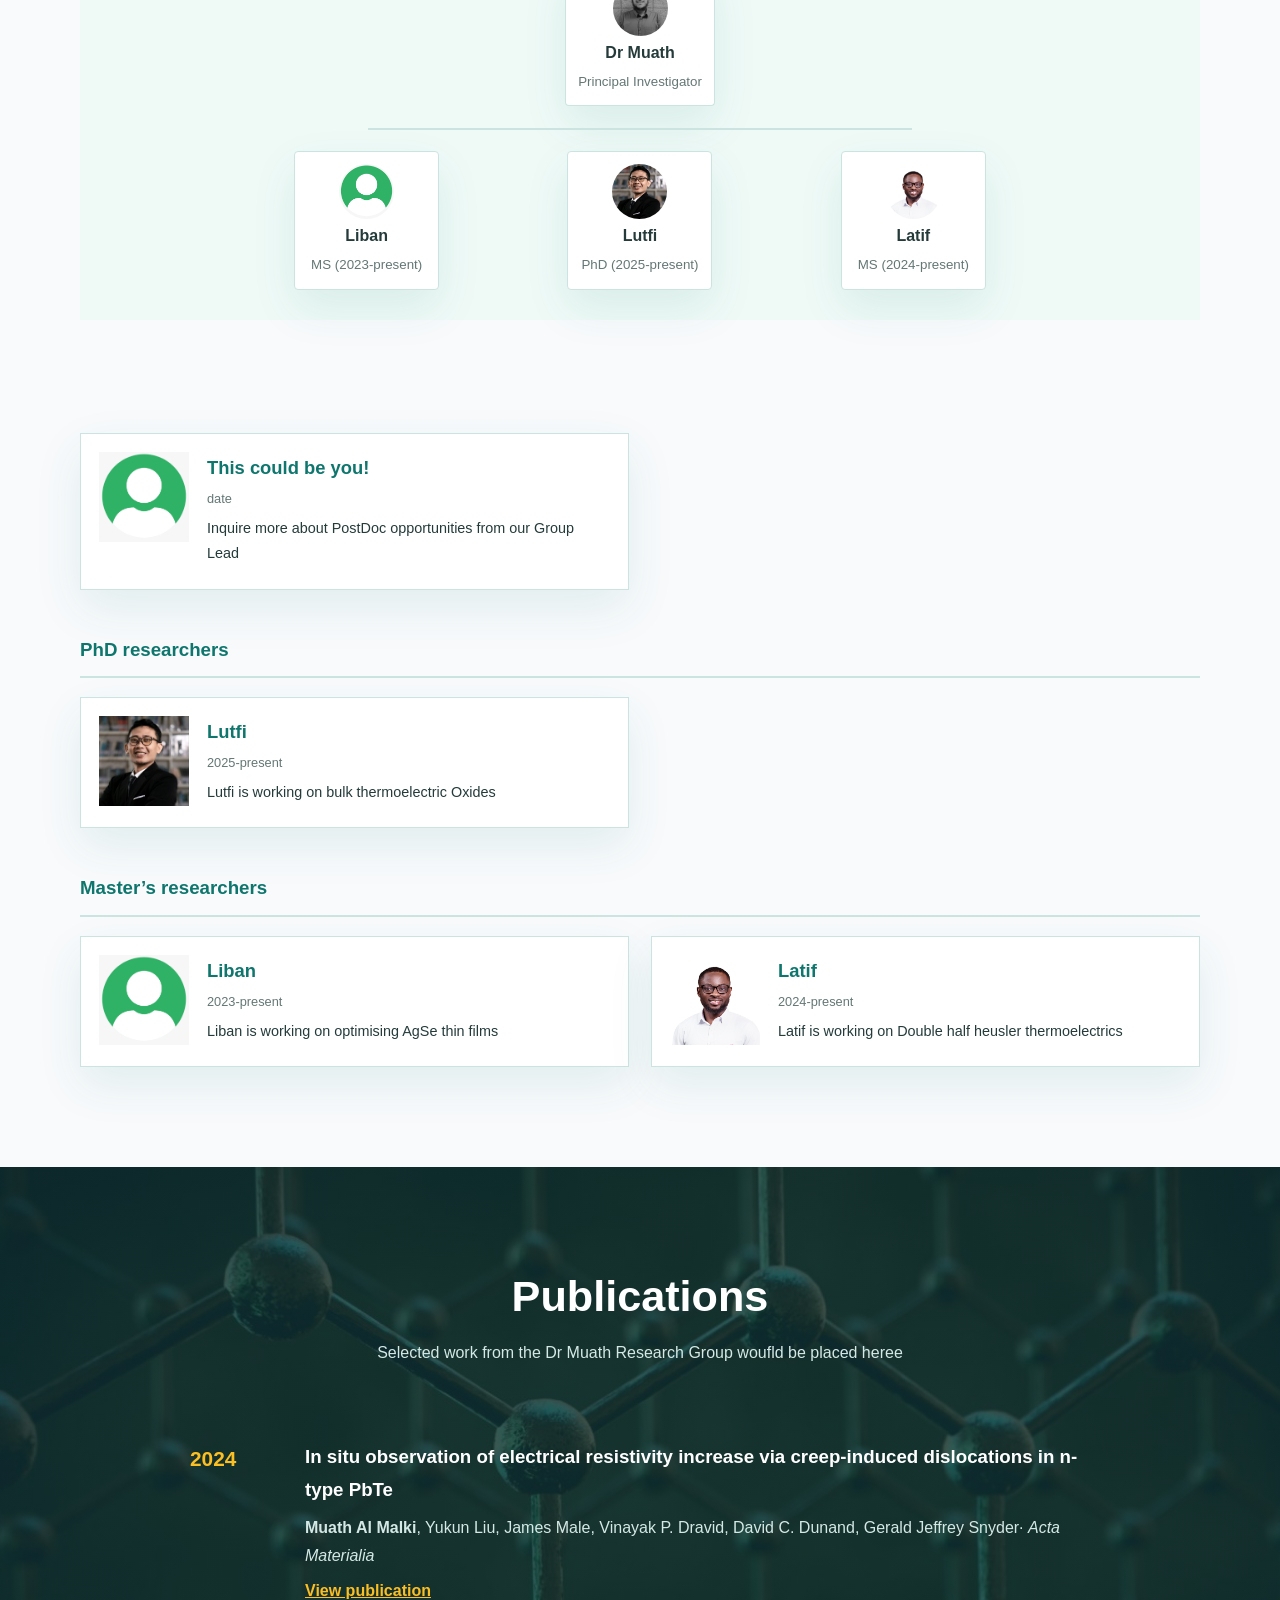
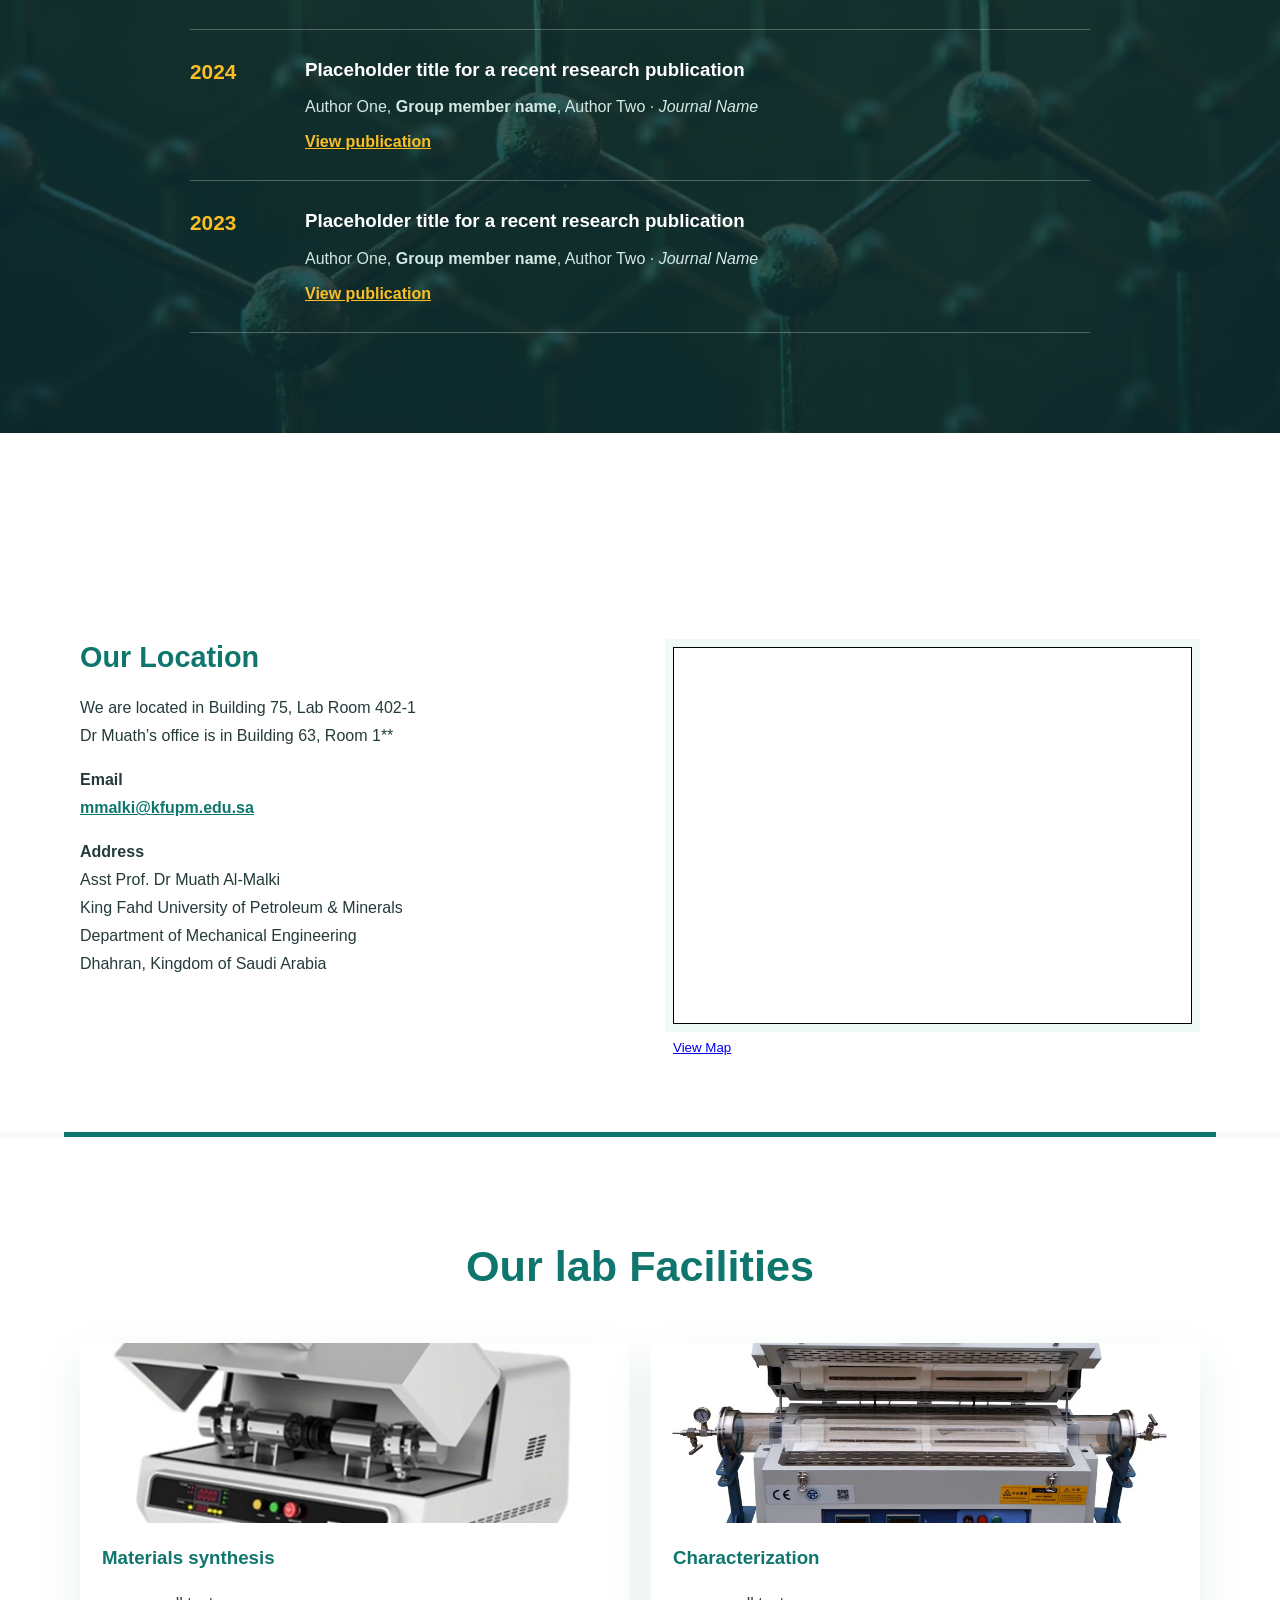
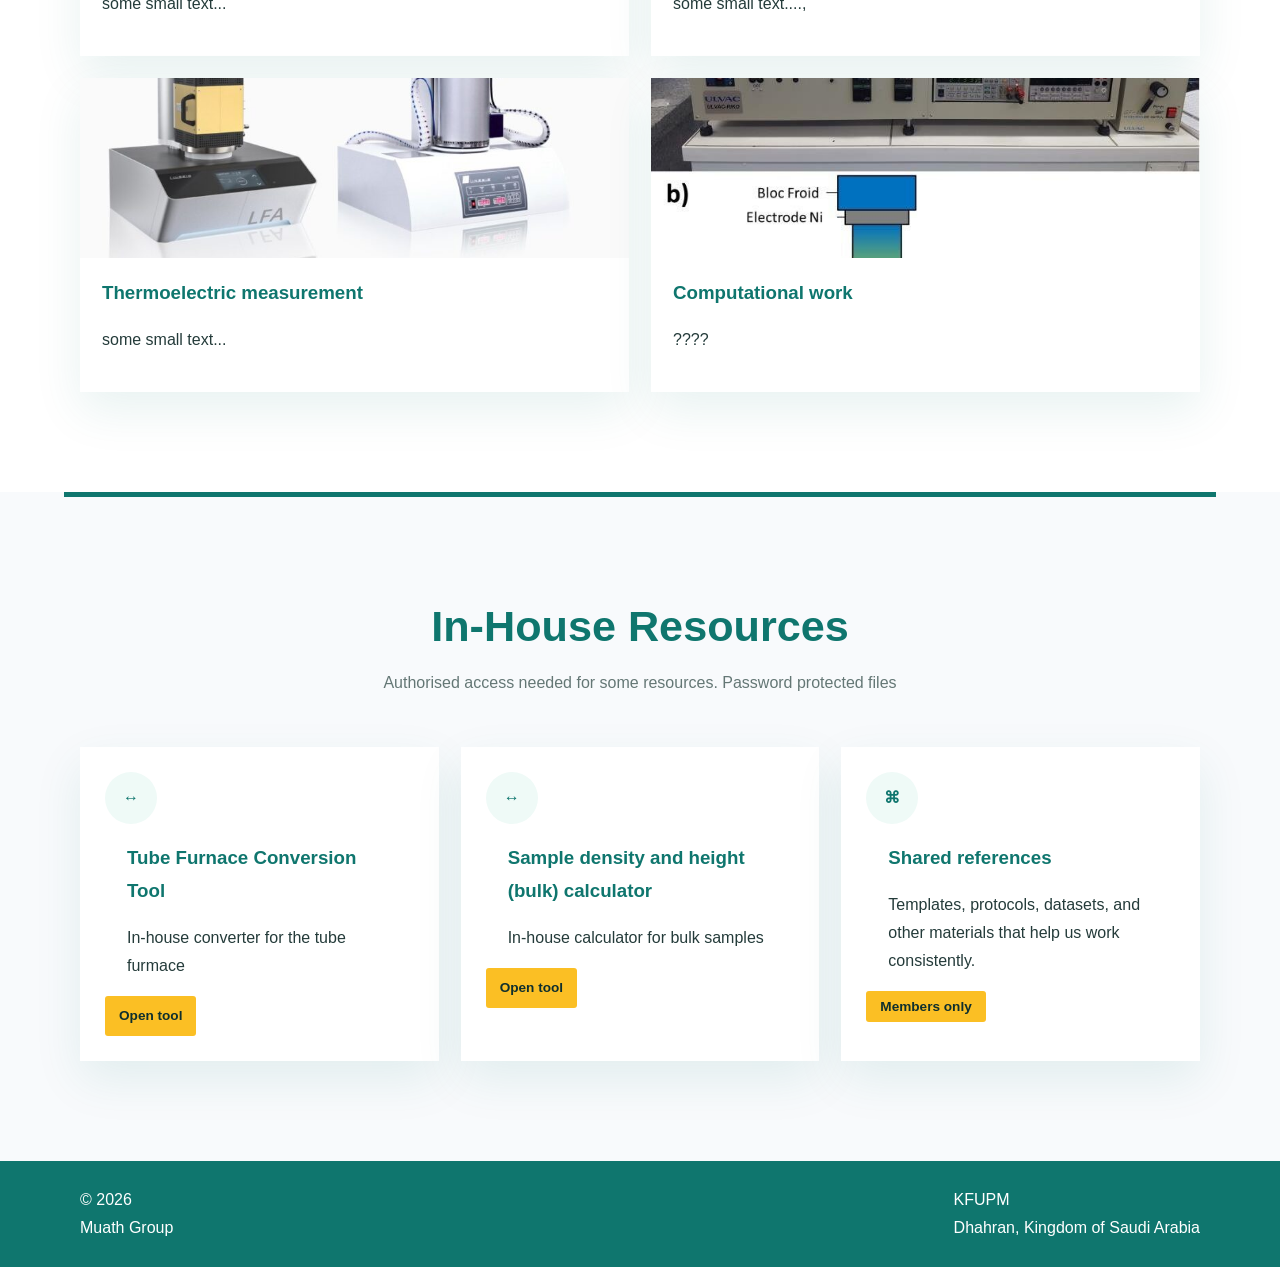
==== commit 960b67a8: "Update index.html" ====
--- a/index.html
+++ b/index.html
@@ -63,7 +63,7 @@
           <p class="muted">biography, academic profile, contact details will be added here...</p></div></div>
 
       <div class="tree-wrap animate-zoom"><h3>Group Architecture</h3>
-        <div class="tree"><div class="tree-node root"><img src="anon.png" alt=""><b>Dr Muath</b><small>Principal Investigator</small></div>
+        <div class="tree"><div class="tree-node root"><img src="Dr Muath.jpg" alt=""><b>Dr Muath</b><small>Principal Investigator</small></div>
         <div class="tree-branch"><div class="tree-node"><img src="anon.png" alt=""><b>Liban</b><small>MS (2023-present)</small></div>
         <div class="tree-node"><img src="Lutfi_PhD.jpg" alt=""><b>Lutfi</b><small>PhD (2025-present)</small></div>
         <div class="tree-node"><img src="h_short.png" alt=""><b>Latif</b><small>MS (2024-present)</small></div></div></div></div>
